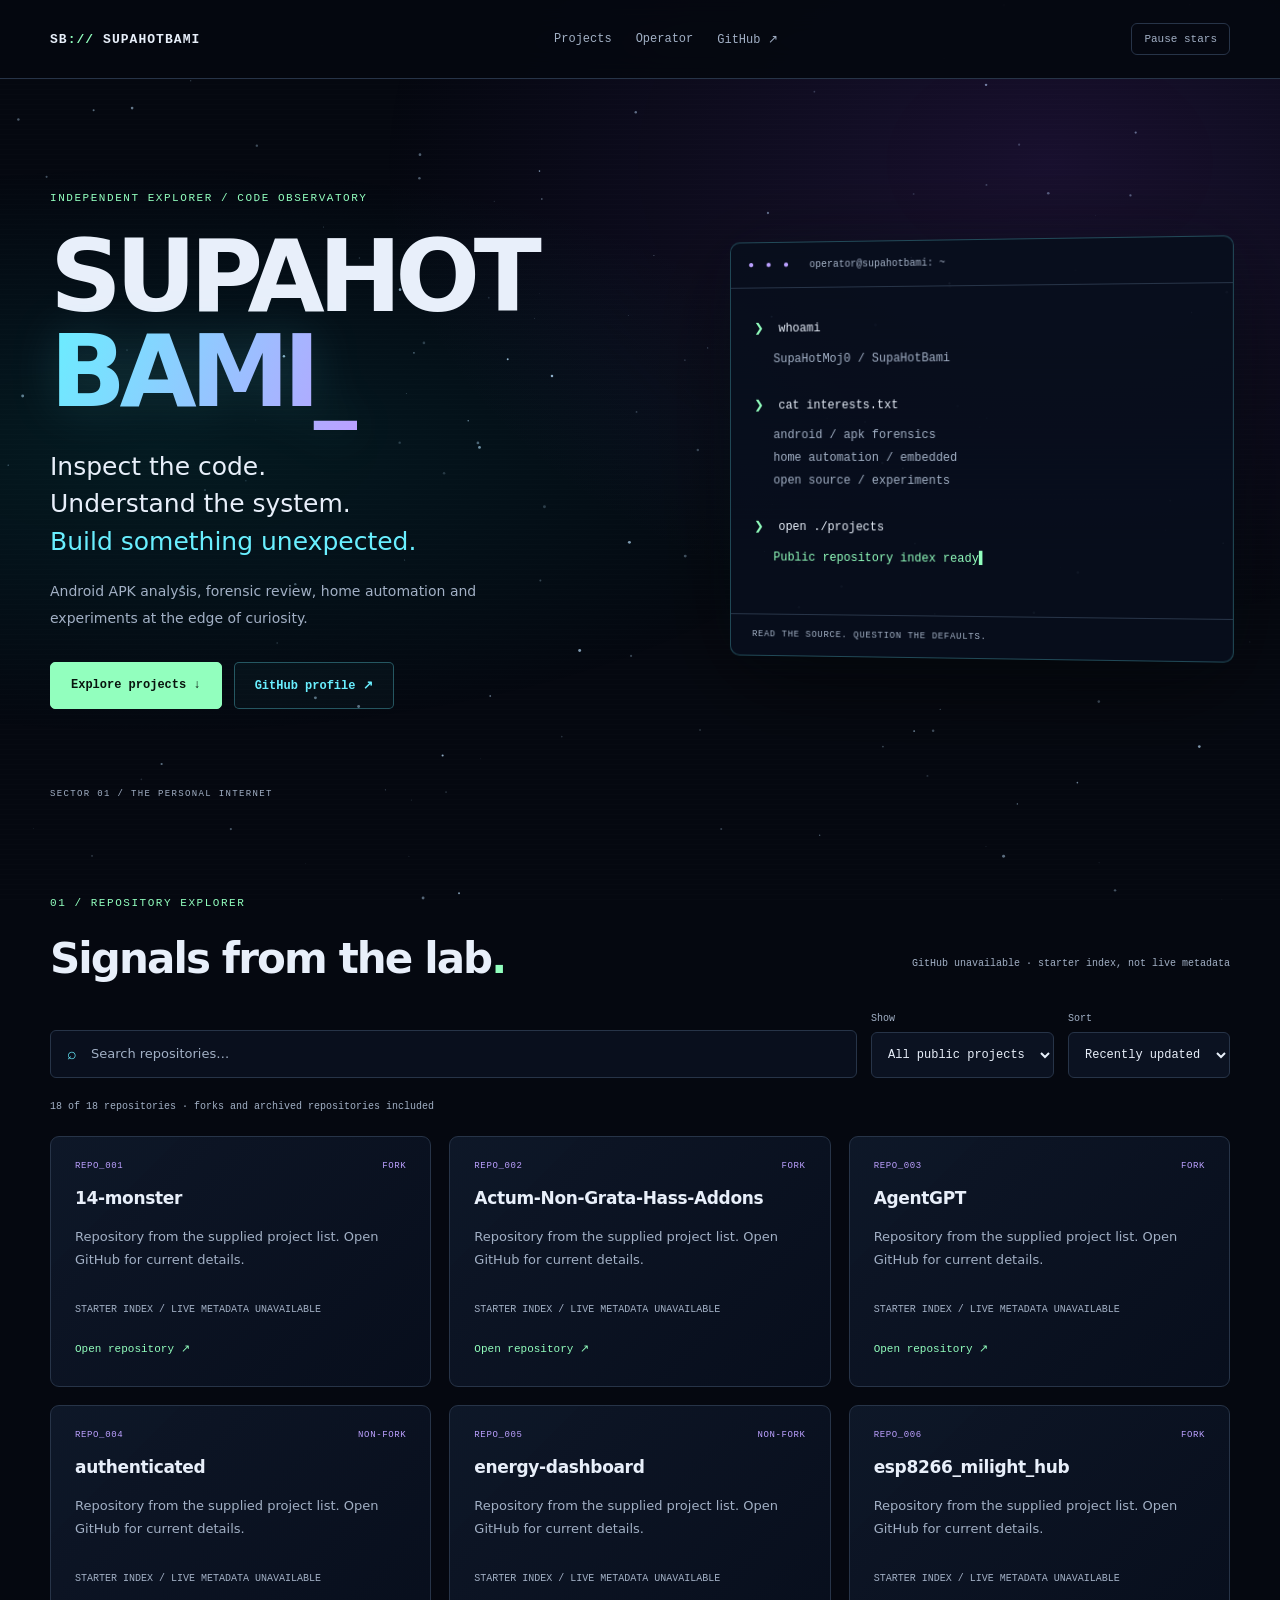
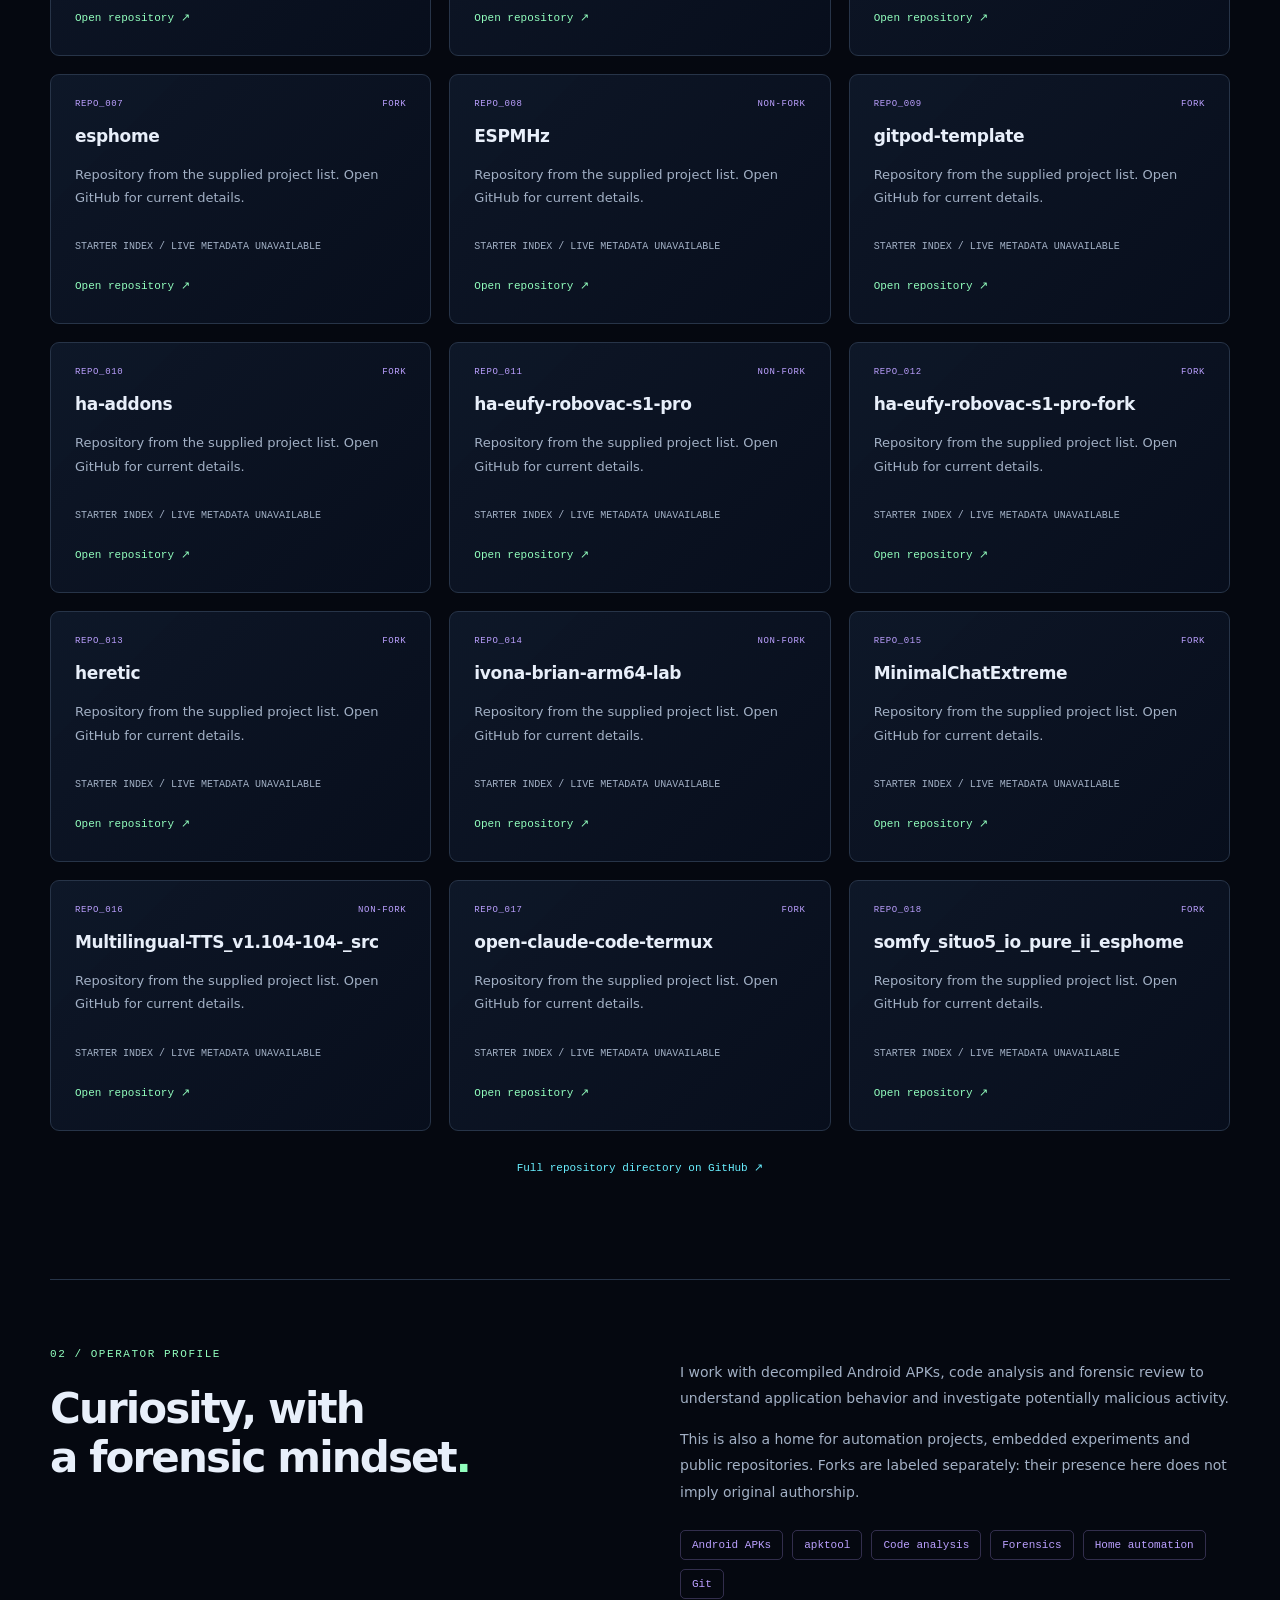
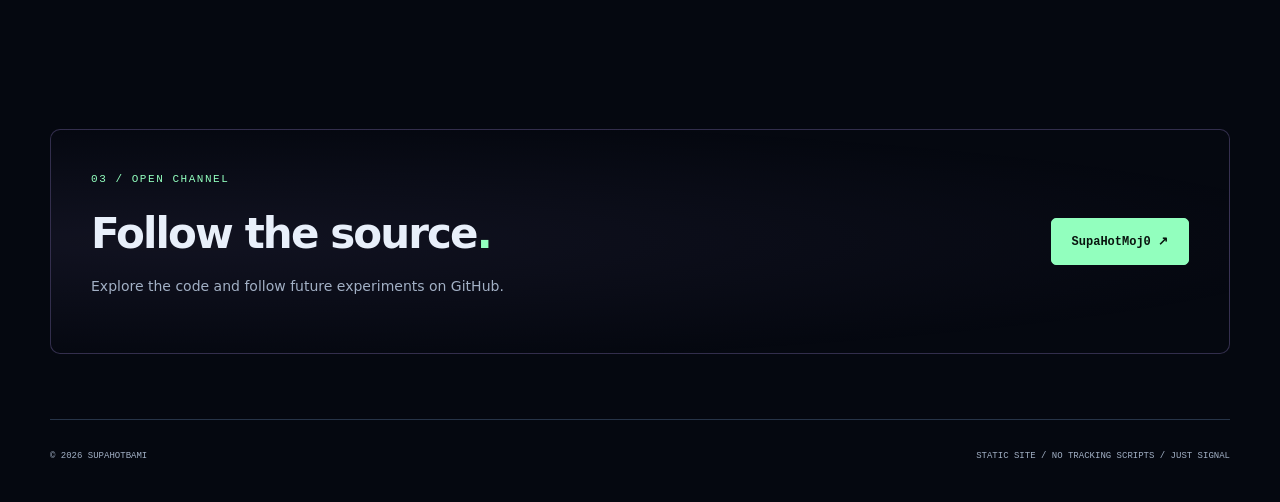
==== index.html @ 48c786cd "Add neon developer portfolio and custom domain" ====
<!doctype html>
<html lang="en"><head><meta charset="utf-8"><meta name="viewport" content="width=device-width,initial-scale=1"><meta name="theme-color" content="#050810"><meta name="description" content="SupaHotBami — Android APK analysis, forensic review, home automation and code experiments."><meta property="og:title" content="SUPAHOTBAMI // Developer Observatory"><meta property="og:description" content="Android analysis, automation and open-source experiments."><meta property="og:type" content="website"><meta property="og:url" content="https://git.supahotbami.nl/"><link rel="canonical" href="https://git.supahotbami.nl/"><title>SUPAHOTBAMI // Developer Observatory</title>
<style>
:root{color-scheme:dark;--bg:#050810;--text:#e8effa;--muted:#a2b0c5;--cyan:#69efff;--green:#92ffbe;--purple:#bba0ff;--line:#273448;--mono:ui-monospace,SFMono-Regular,Consolas,monospace;font-family:system-ui,-apple-system,BlinkMacSystemFont,'Segoe UI',sans-serif;background:var(--bg);color:var(--text)}*{box-sizing:border-box}html{scroll-behavior:smooth;scroll-padding-top:110px}body{margin:0;isolation:isolate;overflow-x:hidden}a{color:inherit;text-decoration:none}a:hover{color:var(--green)}button,input,select{font:inherit}button,select{cursor:pointer}a:focus-visible,button:focus-visible,input:focus-visible,select:focus-visible{outline:2px solid var(--green);outline-offset:4px}.wrap{width:min(1180px,calc(100% - 48px));margin-inline:auto}#stars{position:fixed;inset:0;width:100%;height:100%;z-index:-3;pointer-events:none}.aurora{position:fixed;inset:0;z-index:-2;pointer-events:none;background:radial-gradient(ellipse at 82% 18%,#7739c32b,transparent 45%),radial-gradient(ellipse at 12% 50%,#00cccc18,transparent 45%)}.scanlines{position:fixed;inset:0;z-index:-1;pointer-events:none;background:repeating-linear-gradient(transparent 0 4px,#ffffff03 4px 5px)}header{position:sticky;top:0;z-index:10;background:#050810e8;backdrop-filter:blur(16px);border-bottom:1px solid var(--line)}.nav{display:flex;align-items:center;justify-content:space-between;gap:22px;min-height:78px}.brand{font:700 13px var(--mono);letter-spacing:.08em}.brand span,h2>span{color:var(--green)}nav{display:flex;gap:24px;font:12px var(--mono);color:var(--muted)}button{background:transparent;border:1px solid var(--line);border-radius:6px;padding:9px 12px;color:var(--muted);font:11px var(--mono)}.hero{position:relative;display:grid;grid-template-columns:1.2fr 1fr;gap:70px;align-items:center;min-height:750px;padding-block:100px 110px}.eyebrow{font:11px/1.7 var(--mono);letter-spacing:.14em;color:var(--green);margin:0 0 22px}.hero h1{font-size:clamp(54px,7.8vw,104px);font-weight:850;letter-spacing:-.065em;line-height:.95;margin:0 0 28px}.hero h1>span{background:linear-gradient(110deg,var(--cyan),var(--purple));background-clip:text;-webkit-background-clip:text;color:transparent;filter:drop-shadow(0 0 24px #69efff25)}.lead{font-size:clamp(19px,2vw,25px);line-height:1.5;margin-bottom:18px}.lead>span{color:var(--cyan)}.intro{color:var(--muted);max-width:460px;font-size:14px;line-height:1.9}.actions{display:flex;flex-wrap:wrap;gap:12px;margin-top:30px}.btn{display:inline-flex;gap:28px;justify-content:space-between;align-items:center;background:var(--green);color:#08140e;border:1px solid var(--green);padding:15px 20px;border-radius:5px;font:600 12px var(--mono);transition:transform .2s,box-shadow .2s}.btn:hover{color:#08140e;transform:translateY(-3px);box-shadow:0 0 30px #92ffbe2b}.btn.ghost{color:var(--cyan);border-color:#69efff50;background:#69efff08}.terminal{border:1px solid #69efff44;border-radius:10px;background:#070e1ce8;box-shadow:0 25px 100px #0008,0 0 60px #69efff08;transform:perspective(1000px) rotateY(-4deg);overflow:hidden;font:12px/1.9 var(--mono)}.termbar{padding:13px 18px;color:var(--muted);border-bottom:1px solid var(--line);font-size:10px}.dots{letter-spacing:3px;color:var(--purple);margin-right:12px}.terminal-body{padding:22px 24px}.terminal-body p{margin:8px 0}.prompt{color:var(--green);padding-right:8px}.output{color:var(--muted);padding-left:20px;margin-bottom:24px!important}.output.green{color:var(--green)}.cursor{animation:blink 1.2s steps(2) infinite}.terminal-footer{padding:12px 22px;border-top:1px solid var(--line);color:var(--muted);font-size:9px;letter-spacing:.08em}.coordinate{position:absolute;bottom:30px;font:9px var(--mono);color:var(--muted);letter-spacing:.15em}section:not(.hero){padding-block:65px}.section-head{display:flex;align-items:end;justify-content:space-between;gap:24px;margin-bottom:30px}h2{font-size:clamp(28px,3.7vw,42px);letter-spacing:-.045em;line-height:1.15;margin:0}h3{font-size:17px;letter-spacing:-.02em;overflow-wrap:anywhere}.status,.count{font:10px/1.8 var(--mono);color:var(--muted)}.status{max-width:350px;text-align:right}.toolbar{display:flex;gap:14px;align-items:end;flex-wrap:wrap}.search{flex:1;min-width:220px;display:flex;align-items:center;border:1px solid var(--line);border-radius:6px;background:#0b1221c9;padding-left:16px;color:var(--cyan)}input{border:none;background:transparent;color:var(--text);width:100%;padding:14px;font-size:13px;min-height:46px}input::placeholder{color:var(--muted)}.select-label{font:10px var(--mono);color:var(--muted);display:grid;gap:8px}select{color:var(--text);background:#0b1221;border:1px solid var(--line);border-radius:6px;padding:12px;min-height:46px;font-size:12px}.count{margin:20px 0}.grid{display:grid;grid-template-columns:repeat(3,minmax(0,1fr));gap:18px}.card{display:flex;flex-direction:column;min-height:250px;padding:24px;border:1px solid var(--line);border-radius:9px;background:linear-gradient(135deg,#101a2cdd,#080f1dee);transition:transform .2s,border-color .2s,box-shadow .2s}.card:hover{transform:translateY(-5px);border-color:#69efff80;box-shadow:0 12px 45px #0005}.card-top{display:flex;justify-content:space-between;gap:10px;font:9px var(--mono);letter-spacing:.07em;color:var(--purple)}.card p{color:var(--muted);font-size:13px;line-height:1.8;margin-top:0;flex:1;overflow-wrap:anywhere}.tags{display:flex;gap:7px;flex-wrap:wrap}.tag{border:1px solid #69efff30;border-radius:4px;padding:4px 7px;font:10px/1.6 var(--mono);color:var(--cyan);overflow-wrap:anywhere;max-width:100%}.repo-stats{font:10px/1.8 var(--mono);color:var(--muted);margin:16px 0}.repo-link{color:var(--green);font:11px var(--mono);padding-block:7px}.empty{grid-column:1/-1;color:var(--muted);padding:28px;border:1px dashed var(--line);line-height:1.8}.directory-link{text-align:center;font:11px var(--mono);color:var(--cyan);margin:30px 0 0}.about{display:grid;grid-template-columns:1fr 1fr;gap:80px;border-top:1px solid var(--line);margin-top:40px}.about p:not(.eyebrow),.contact p:not(.eyebrow){color:var(--muted);font-size:14px;line-height:1.9}.stack{display:flex;gap:9px;flex-wrap:wrap;margin-top:24px}.stack span{color:var(--purple);border:1px solid #bba0ff40;padding:8px 11px;border-radius:5px;font:11px var(--mono)}.contact{display:flex;gap:30px;justify-content:space-between;align-items:center;border:1px solid #bba0ff40;border-radius:10px;padding:40px;background:radial-gradient(ellipse at 10% 50%,#bba0ff12,transparent 80%)}footer{border-top:1px solid var(--line);padding-block:28px 36px;display:flex;justify-content:space-between;gap:20px;flex-wrap:wrap;font:9px/1.8 var(--mono);color:var(--muted)}.skip{position:fixed;top:-100px;left:20px;padding:14px;background:var(--green);color:#000;z-index:20}.skip:focus{top:10px}.sr-only{position:absolute;width:1px;height:1px;padding:0;margin:-1px;overflow:hidden;clip:rect(0,0,0,0);white-space:nowrap;border:0}@keyframes blink{50%{opacity:0}}.motion-paused .cursor{animation:none}@media(max-width:980px){.hero{gap:32px}.grid{grid-template-columns:repeat(2,minmax(0,1fr))}.nav{gap:14px}nav{gap:15px}.brand{font-size:11px}.about{gap:35px}}@media(max-width:700px){.wrap{width:calc(100% - 32px)}.nav{flex-wrap:wrap;padding-block:15px;min-height:80px}.brand{flex:1}.nav nav{order:3;width:100%;justify-content:space-between}.hero{grid-template-columns:1fr;padding-block:65px 90px;gap:40px;min-height:0}.hero h1{font-size:clamp(58px,16vw,90px)}.terminal{transform:none}.coordinate{font-size:8px;bottom:25px}.grid{grid-template-columns:1fr}.section-head{display:block}.status{text-align:left}.about{grid-template-columns:1fr;gap:22px}.contact{flex-direction:column;align-items:start;padding:26px}.section-head .eyebrow{margin-bottom:12px}section:not(.hero){padding-block:45px}.search{flex-basis:100%}.select-label{flex:1;min-width:130px}footer{font-size:8px}}@media(prefers-reduced-motion:reduce){html{scroll-behavior:auto}*,*::before,*::after{animation:none!important;transition:none!important}.terminal{transform:none}}
</style></head>
<body><a class="skip" href="#projects">Skip to projects</a><canvas id="stars" aria-hidden="true"></canvas><div class="aurora" aria-hidden="true"></div><div class="scanlines" aria-hidden="true"></div>
<header><div class="wrap nav"><a class="brand" href="#home">SB<span>://</span> SUPAHOTBAMI</a><nav aria-label="Main navigation"><a href="#projects">Projects</a><a href="#about">Operator</a><a href="https://github.com/SupaHotMoj0" target="_blank" rel="noopener noreferrer">GitHub ↗</a></nav><button id="motion" type="button" aria-pressed="false">Pause stars</button></div></header>
<main><section class="hero wrap" id="home"><div><p class="eyebrow">INDEPENDENT EXPLORER / CODE OBSERVATORY</p><h1>SUPAHOT<br><span>BAMI_</span></h1><p class="lead">Inspect the code.<br>Understand the system.<br><span>Build something unexpected.</span></p><p class="intro">Android APK analysis, forensic review, home automation and experiments at the edge of curiosity.</p><div class="actions"><a class="btn" href="#projects">Explore projects ↓</a><a class="btn ghost" href="https://github.com/SupaHotMoj0" target="_blank" rel="noopener noreferrer">GitHub profile ↗</a></div></div><aside class="terminal" aria-label="Operator introduction"><div class="termbar"><span class="dots" aria-hidden="true">● ● ●</span> operator@supahotbami: ~</div><div class="terminal-body"><p><span class="prompt">❯</span> whoami</p><p class="output">SupaHotMoj0 / SupaHotBami</p><p><span class="prompt">❯</span> cat interests.txt</p><p class="output">android / apk forensics<br>home automation / embedded<br>open source / experiments</p><p><span class="prompt">❯</span> open ./projects</p><p class="output green">Public repository index ready<span class="cursor" aria-hidden="true">▍</span></p></div><div class="terminal-footer">READ THE SOURCE. QUESTION THE DEFAULTS.</div></aside><div class="coordinate" aria-hidden="true">SECTOR 01 / THE PERSONAL INTERNET</div></section>
<section class="wrap" id="projects"><div class="section-head"><div><p class="eyebrow">01 / REPOSITORY EXPLORER</p><h2>Signals from the lab<span>.</span></h2></div><p id="source-status" class="status" role="status">Opening project index…</p></div><div class="toolbar"><label class="search"><span aria-hidden="true">⌕</span><span class="sr-only">Search repositories</span><input id="search" type="search" placeholder="Search repositories…" autocomplete="off" disabled></label><label class="select-label">Show<select id="kind" disabled><option value="all">All public projects</option><option value="original">Non-forks</option><option value="fork">Forks</option><option value="archived">Archived</option></select></label><label class="select-label">Sort<select id="sort" disabled><option value="updated">Recently updated</option><option value="name">Name A–Z</option><option value="stars">Most stars</option></select></label></div><p id="count" class="count" aria-live="polite"></p><div id="grid" class="grid"></div><noscript><p>Enable JavaScript for the searchable index, or <a href="https://github.com/SupaHotMoj0?tab=repositories">browse the repositories on GitHub</a>.</p></noscript><p class="directory-link"><a href="https://github.com/SupaHotMoj0?tab=repositories" target="_blank" rel="noopener noreferrer">Full repository directory on GitHub ↗</a></p></section>
<section class="wrap about" id="about"><div><p class="eyebrow">02 / OPERATOR PROFILE</p><h2>Curiosity, with<br>a forensic mindset<span>.</span></h2></div><div><p>I work with decompiled Android APKs, code analysis and forensic review to understand application behavior and investigate potentially malicious activity.</p><p>This is also a home for automation projects, embedded experiments and public repositories. Forks are labeled separately: their presence here does not imply original authorship.</p><div class="stack"><span>Android APKs</span><span>apktool</span><span>Code analysis</span><span>Forensics</span><span>Home automation</span><span>Git</span></div></div></section>
<section class="wrap"><div class="contact"><div><p class="eyebrow">03 / OPEN CHANNEL</p><h2>Follow the source<span>.</span></h2><p>Explore the code and follow future experiments on GitHub.</p></div><a class="btn" href="https://github.com/SupaHotMoj0" target="_blank" rel="noopener noreferrer">SupaHotMoj0 ↗</a></div></section></main><footer class="wrap"><span>© <span id="year"></span> SUPAHOTBAMI</span><span>STATIC SITE / NO TRACKING SCRIPTS / JUST SIGNAL</span></footer>
<script>
'use strict';
const USER='SupaHotMoj0';
const starterNames=['14-monster','Actum-Non-Grata-Hass-Addons','AgentGPT','authenticated','energy-dashboard','esp8266_milight_hub','esphome','ESPMHz','gitpod-template','ha-addons','ha-eufy-robovac-s1-pro','ha-eufy-robovac-s1-pro-fork','heretic','ivona-brian-arm64-lab','MinimalChatExtreme','Multilingual-TTS_v1.104-104-_src','open-claude-code-termux','somfy_situo5_io_pure_ii_esphome'];
const starterForks=new Set(['14-monster','Actum-Non-Grata-Hass-Addons','AgentGPT','esp8266_milight_hub','esphome','gitpod-template','ha-addons','ha-eufy-robovac-s1-pro-fork','heretic','MinimalChatExtreme','open-claude-code-termux','somfy_situo5_io_pure_ii_esphome']);
const SEED=starterNames.map(name=>({name,fork:starterForks.has(name),html_url:`https://github.com/${USER}/${name}`,description:'Repository from the supplied project list. Open GitHub for current details.',seed:true}));
const $=id=>document.getElementById(id);
$('year').textContent=new Date().getFullYear();
const canvas=$('stars'),ctx=canvas.getContext('2d'),motionQuery=matchMedia('(prefers-reduced-motion: reduce)');
let width=0,height=0,stars=[],frame=0,last=0,paused=motionQuery.matches;
try{const p=localStorage.getItem('sb-motion');if(p!==null)paused=p==='paused'||motionQuery.matches;}catch{}
function resize(){const dpr=Math.min(devicePixelRatio||1,2);width=innerWidth;height=innerHeight;canvas.width=Math.round(width*dpr);canvas.height=Math.round(height*dpr);if(!ctx)return;ctx.setTransform(dpr,0,0,dpr,0,0);stars=Array.from({length:Math.min(170,Math.max(30,Math.round(width*height/7500)))},()=>({x:Math.random()*width,y:Math.random()*height,r:.3+Math.random()*1.2,speed:3+Math.random()*10,a:.25+Math.random()*.6,phase:Math.random()*6.28}));paint(0,0);}
function paint(time,dt){if(!ctx)return;ctx.clearRect(0,0,width,height);for(const s of stars){s.y=(s.y+s.speed*dt)%(height+3);const alpha=s.a*(.75+Math.sin(time*.0007+s.phase)*.2);ctx.beginPath();ctx.arc(s.x,s.y,s.r,0,Math.PI*2);ctx.fillStyle=`rgba(190,226,255,${alpha})`;ctx.fill();}}
function loop(t){frame=0;if(paused||document.hidden||!ctx)return;const dt=last?Math.min((t-last)/1000,.05):0;last=t;paint(t,dt);frame=requestAnimationFrame(loop);}
function syncMotion(){cancelAnimationFrame(frame);frame=0;last=0;$('motion').textContent=paused?'Resume stars':'Pause stars';$('motion').setAttribute('aria-pressed',String(paused));document.body.classList.toggle('motion-paused',paused);if(!paused&&!document.hidden&&ctx)frame=requestAnimationFrame(loop);}
$('motion').addEventListener('click',()=>{paused=!paused;try{localStorage.setItem('sb-motion',paused?'paused':'running');}catch{}syncMotion();});
motionQuery.addEventListener('change',e=>{paused=e.matches;syncMotion();});document.addEventListener('visibilitychange',syncMotion);addEventListener('resize',resize);resize();syncMotion();
let repositories=[];
const grid=$('grid'),cacheKey=`sb-repos-v1-${USER}`,cacheTTL=15*60*1000;
function element(tag,cls,text){const e=document.createElement(tag);if(cls)e.className=cls;if(text!==undefined)e.textContent=text;return e;}
function safeRepoURL(repo){try{const u=new URL(repo.html_url);if(u.protocol==='https:'&&u.hostname==='github.com'&&u.pathname.startsWith(`/${USER}/`))return u.href;}catch{}return `https://github.com/${USER}/${encodeURIComponent(repo.name)}`;}
function render(){const term=$('search').value.trim().toLowerCase(),kind=$('kind').value,sort=$('sort').value;const items=repositories.filter(r=>[r.name,r.description||'',r.language||'',...(r.topics||[])].join(' ').toLowerCase().includes(term)).filter(r=>kind==='all'||(kind==='original'&&!r.fork)||(kind==='fork'&&r.fork)||(kind==='archived'&&r.archived));items.sort((a,b)=>sort==='name'?a.name.localeCompare(b.name):sort==='stars'?(b.stargazers_count||0)-(a.stargazers_count||0):Date.parse(b.pushed_at||b.updated_at||'1970-01-01')-Date.parse(a.pushed_at||a.updated_at||'1970-01-01'));$('count').textContent=`${items.length} of ${repositories.length} repositories · forks and archived repositories included`;const fragment=document.createDocumentFragment();if(!items.length)fragment.append(element('div','empty','No matching repositories. Try a different search or filter.'));for(const [i,r] of items.entries()){const card=element('article','card'),top=element('div','card-top');top.append(element('span','',`REPO_${String(i+1).padStart(3,'0')}`),element('span','',`${r.fork?'FORK':'NON-FORK'}${r.archived?' / ARCHIVED':''}`));const title=element('h3','',r.name),description=element('p','',r.description||'No repository description yet. Explore the source on GitHub.'),tags=element('div','tags');for(const text of [r.language,...(r.topics||[]).slice(0,3)].filter(Boolean))tags.append(element('span','tag',text));const stats=element('div','repo-stats');if(r.seed)stats.textContent='STARTER INDEX / LIVE METADATA UNAVAILABLE';else{const d=new Date(r.pushed_at||r.updated_at);stats.textContent=`★ ${r.stargazers_count??0} · Forks ${r.forks_count??0}${Number.isNaN(d.getTime())?'':` · Pushed ${d.toLocaleDateString(undefined,{year:'numeric',month:'short',day:'numeric'})}`}`;}const link=element('a','repo-link','Open repository ↗');link.href=safeRepoURL(r);link.target='_blank';link.rel='noopener noreferrer';card.append(top,title,description,tags,stats,link);fragment.append(card);}grid.replaceChildren(fragment);}
function useRepos(repos,status){repositories=repos;$('source-status').textContent=status;for(const id of ['search','kind','sort'])$(id).disabled=false;render();}
function readCache(){try{const c=JSON.parse(localStorage.getItem(cacheKey));return c&&Array.isArray(c.repos)&&Number.isFinite(c.time)?c:null;}catch{return null;}}
async function load(){const cached=readCache();if(cached)useRepos(cached.repos,`Cached index · synced ${new Date(cached.time).toLocaleString()}`);else useRepos(SEED,'Starter index from your supplied list · connecting to GitHub…');if(cached&&Date.now()-cached.time<cacheTTL)return;try{let repos=[],page=1;while(true){const response=await fetch(`https://api.github.com/users/${USER}/repos?type=owner&sort=pushed&direction=desc&per_page=100&page=${page}`,{headers:{Accept:'application/vnd.github+json'},signal:AbortSignal.timeout(15000)});if(!response.ok)throw new Error(`GitHub API ${response.status}`);const batch=await response.json();if(!Array.isArray(batch))throw new Error('Invalid API response');repos.push(...batch.filter(r=>r&&!r.private&&typeof r.name==='string'));if(!/rel="next"/.test(response.headers.get('link')||''))break;page++;}repos=Array.from(new Map(repos.map(r=>[r.name,r])).values());const time=Date.now();try{localStorage.setItem(cacheKey,JSON.stringify({time,repos}));}catch{}useRepos(repos,`GitHub API · synced ${new Date(time).toLocaleTimeString()}`);}catch(error){$('source-status').textContent=cached?`GitHub unavailable · cached index from ${new Date(cached.time).toLocaleString()}`:'GitHub unavailable · starter index, not live metadata';}}
for(const id of ['search','kind','sort'])$(id).addEventListener(id==='search'?'input':'change',render);load();
</script></body></html>
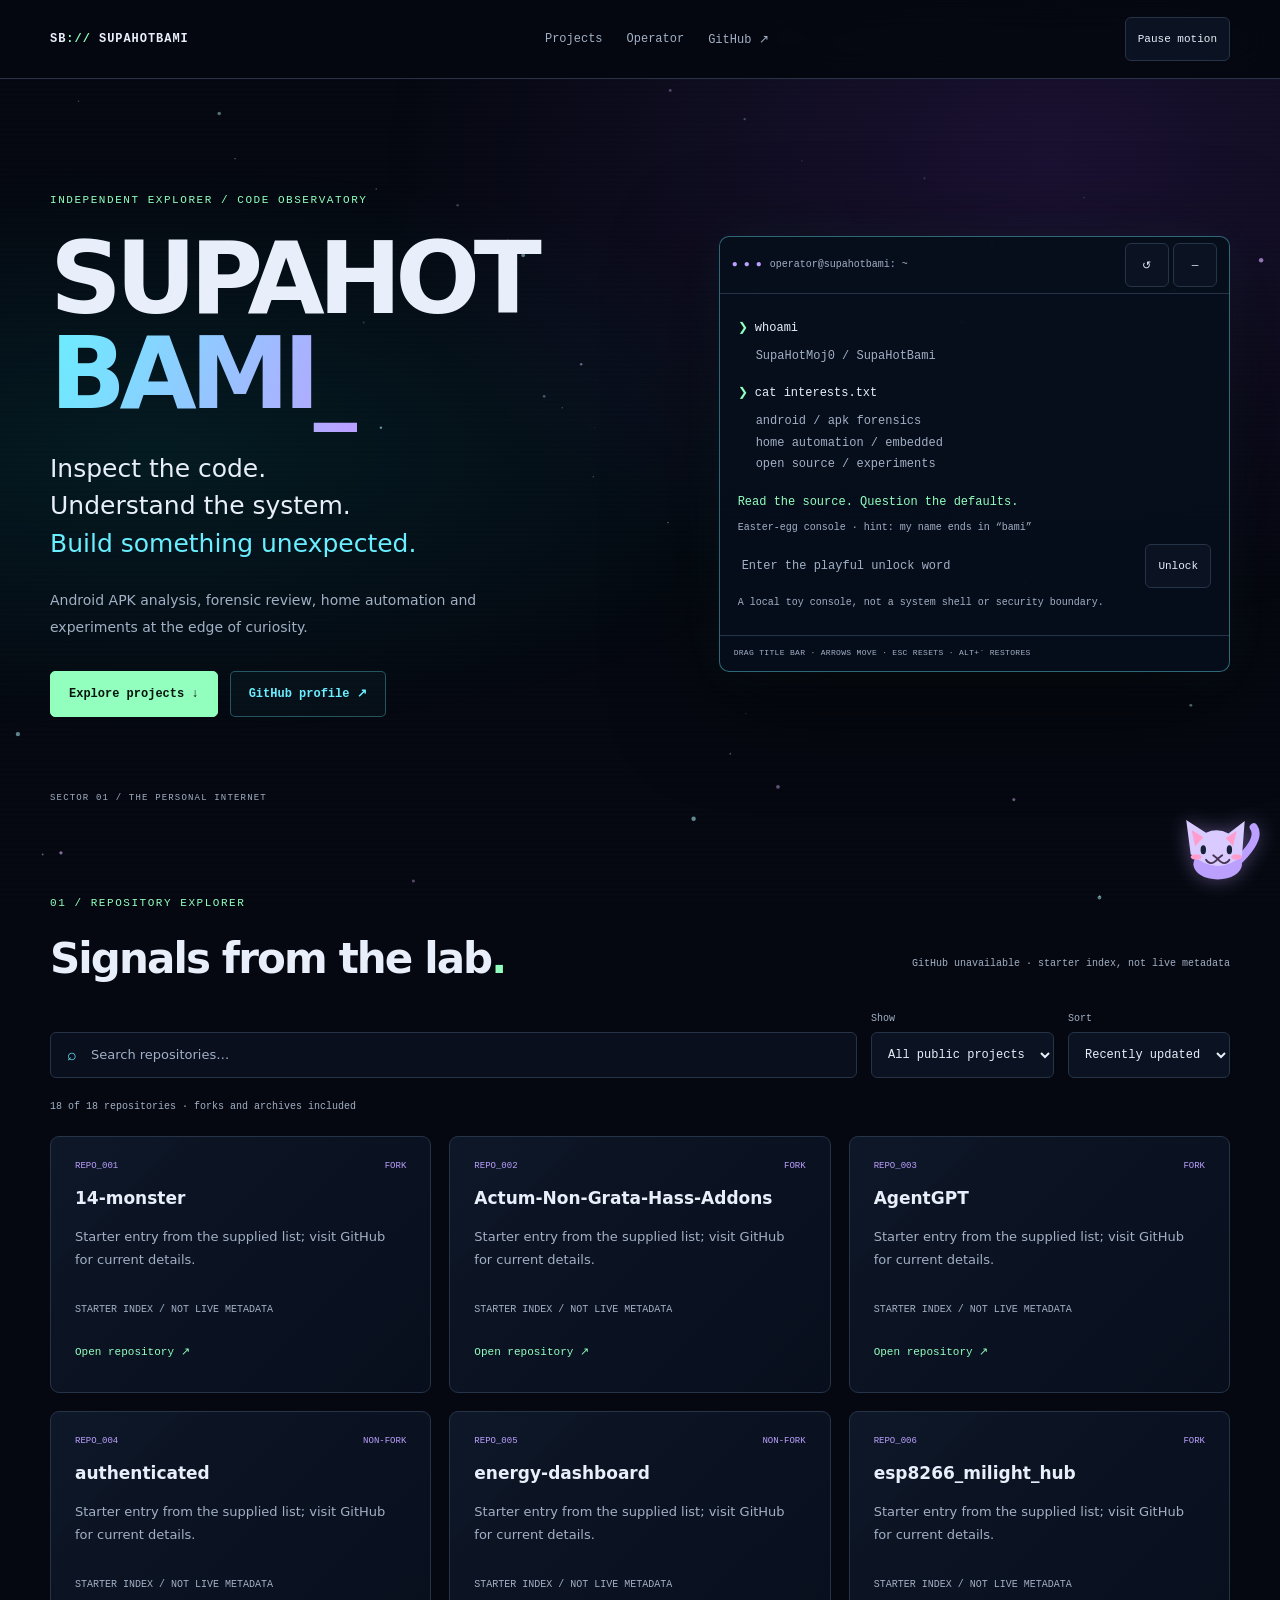
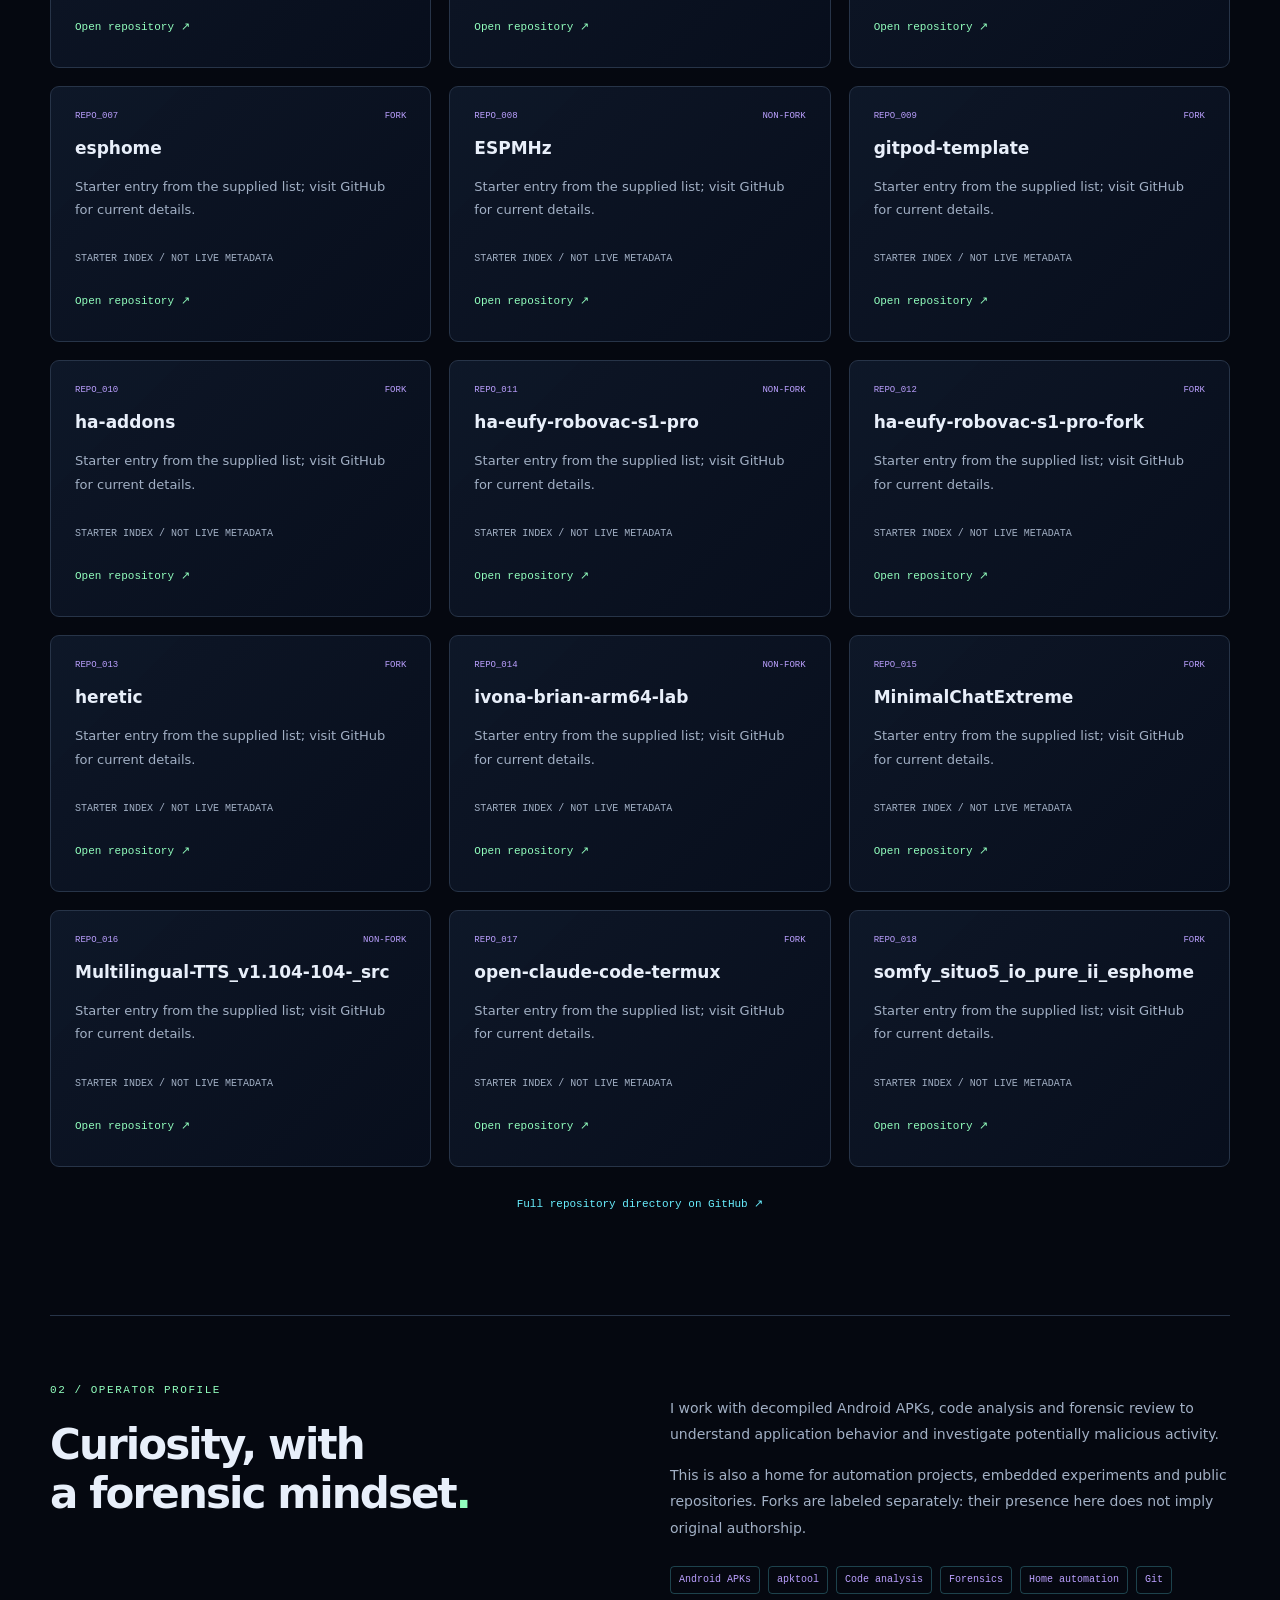
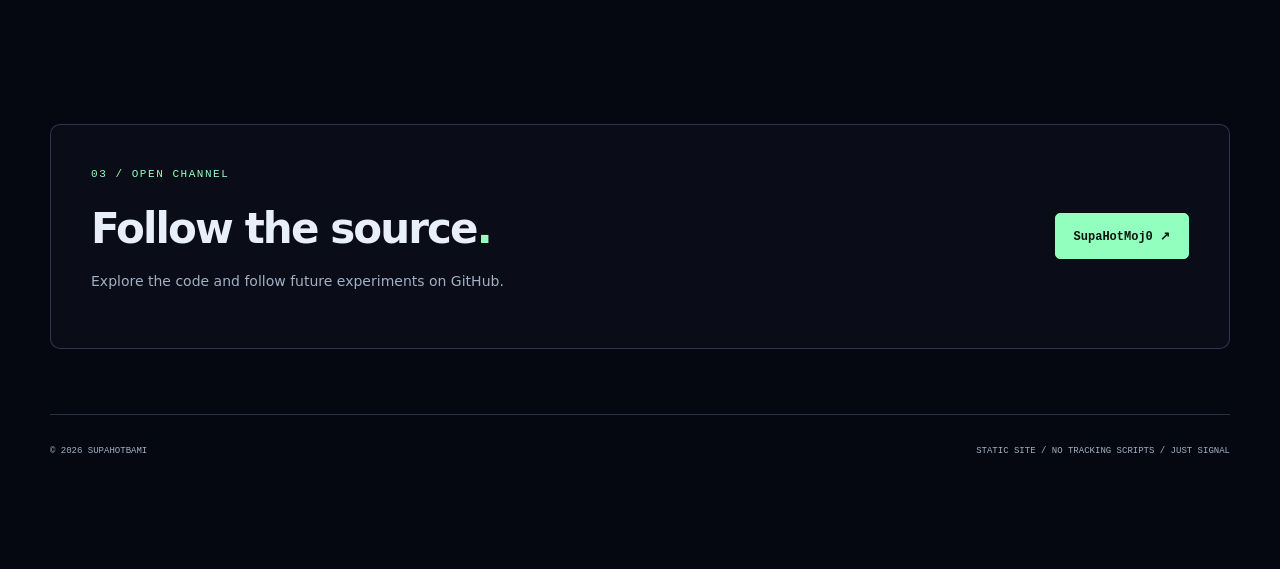
==== commit 7863f4f0: "Enhance observatory with shared starfield, interactive console and space cat" ====
--- a/index.html
+++ b/index.html
@@ -1,38 +1,10 @@
 <!doctype html>
-<html lang="en"><head><meta charset="utf-8"><meta name="viewport" content="width=device-width,initial-scale=1"><meta name="theme-color" content="#050810"><meta name="description" content="SupaHotBami — Android APK analysis, forensic review, home automation and code experiments."><meta property="og:title" content="SUPAHOTBAMI // Developer Observatory"><meta property="og:description" content="Android analysis, automation and open-source experiments."><meta property="og:type" content="website"><meta property="og:url" content="https://git.supahotbami.nl/"><link rel="canonical" href="https://git.supahotbami.nl/"><title>SUPAHOTBAMI // Developer Observatory</title>
-<style>
-:root{color-scheme:dark;--bg:#050810;--text:#e8effa;--muted:#a2b0c5;--cyan:#69efff;--green:#92ffbe;--purple:#bba0ff;--line:#273448;--mono:ui-monospace,SFMono-Regular,Consolas,monospace;font-family:system-ui,-apple-system,BlinkMacSystemFont,'Segoe UI',sans-serif;background:var(--bg);color:var(--text)}*{box-sizing:border-box}html{scroll-behavior:smooth;scroll-padding-top:110px}body{margin:0;isolation:isolate;overflow-x:hidden}a{color:inherit;text-decoration:none}a:hover{color:var(--green)}button,input,select{font:inherit}button,select{cursor:pointer}a:focus-visible,button:focus-visible,input:focus-visible,select:focus-visible{outline:2px solid var(--green);outline-offset:4px}.wrap{width:min(1180px,calc(100% - 48px));margin-inline:auto}#stars{position:fixed;inset:0;width:100%;height:100%;z-index:-3;pointer-events:none}.aurora{position:fixed;inset:0;z-index:-2;pointer-events:none;background:radial-gradient(ellipse at 82% 18%,#7739c32b,transparent 45%),radial-gradient(ellipse at 12% 50%,#00cccc18,transparent 45%)}.scanlines{position:fixed;inset:0;z-index:-1;pointer-events:none;background:repeating-linear-gradient(transparent 0 4px,#ffffff03 4px 5px)}header{position:sticky;top:0;z-index:10;background:#050810e8;backdrop-filter:blur(16px);border-bottom:1px solid var(--line)}.nav{display:flex;align-items:center;justify-content:space-between;gap:22px;min-height:78px}.brand{font:700 13px var(--mono);letter-spacing:.08em}.brand span,h2>span{color:var(--green)}nav{display:flex;gap:24px;font:12px var(--mono);color:var(--muted)}button{background:transparent;border:1px solid var(--line);border-radius:6px;padding:9px 12px;color:var(--muted);font:11px var(--mono)}.hero{position:relative;display:grid;grid-template-columns:1.2fr 1fr;gap:70px;align-items:center;min-height:750px;padding-block:100px 110px}.eyebrow{font:11px/1.7 var(--mono);letter-spacing:.14em;color:var(--green);margin:0 0 22px}.hero h1{font-size:clamp(54px,7.8vw,104px);font-weight:850;letter-spacing:-.065em;line-height:.95;margin:0 0 28px}.hero h1>span{background:linear-gradient(110deg,var(--cyan),var(--purple));background-clip:text;-webkit-background-clip:text;color:transparent;filter:drop-shadow(0 0 24px #69efff25)}.lead{font-size:clamp(19px,2vw,25px);line-height:1.5;margin-bottom:18px}.lead>span{color:var(--cyan)}.intro{color:var(--muted);max-width:460px;font-size:14px;line-height:1.9}.actions{display:flex;flex-wrap:wrap;gap:12px;margin-top:30px}.btn{display:inline-flex;gap:28px;justify-content:space-between;align-items:center;background:var(--green);color:#08140e;border:1px solid var(--green);padding:15px 20px;border-radius:5px;font:600 12px var(--mono);transition:transform .2s,box-shadow .2s}.btn:hover{color:#08140e;transform:translateY(-3px);box-shadow:0 0 30px #92ffbe2b}.btn.ghost{color:var(--cyan);border-color:#69efff50;background:#69efff08}.terminal{border:1px solid #69efff44;border-radius:10px;background:#070e1ce8;box-shadow:0 25px 100px #0008,0 0 60px #69efff08;transform:perspective(1000px) rotateY(-4deg);overflow:hidden;font:12px/1.9 var(--mono)}.termbar{padding:13px 18px;color:var(--muted);border-bottom:1px solid var(--line);font-size:10px}.dots{letter-spacing:3px;color:var(--purple);margin-right:12px}.terminal-body{padding:22px 24px}.terminal-body p{margin:8px 0}.prompt{color:var(--green);padding-right:8px}.output{color:var(--muted);padding-left:20px;margin-bottom:24px!important}.output.green{color:var(--green)}.cursor{animation:blink 1.2s steps(2) infinite}.terminal-footer{padding:12px 22px;border-top:1px solid var(--line);color:var(--muted);font-size:9px;letter-spacing:.08em}.coordinate{position:absolute;bottom:30px;font:9px var(--mono);color:var(--muted);letter-spacing:.15em}section:not(.hero){padding-block:65px}.section-head{display:flex;align-items:end;justify-content:space-between;gap:24px;margin-bottom:30px}h2{font-size:clamp(28px,3.7vw,42px);letter-spacing:-.045em;line-height:1.15;margin:0}h3{font-size:17px;letter-spacing:-.02em;overflow-wrap:anywhere}.status,.count{font:10px/1.8 var(--mono);color:var(--muted)}.status{max-width:350px;text-align:right}.toolbar{display:flex;gap:14px;align-items:end;flex-wrap:wrap}.search{flex:1;min-width:220px;display:flex;align-items:center;border:1px solid var(--line);border-radius:6px;background:#0b1221c9;padding-left:16px;color:var(--cyan)}input{border:none;background:transparent;color:var(--text);width:100%;padding:14px;font-size:13px;min-height:46px}input::placeholder{color:var(--muted)}.select-label{font:10px var(--mono);color:var(--muted);display:grid;gap:8px}select{color:var(--text);background:#0b1221;border:1px solid var(--line);border-radius:6px;padding:12px;min-height:46px;font-size:12px}.count{margin:20px 0}.grid{display:grid;grid-template-columns:repeat(3,minmax(0,1fr));gap:18px}.card{display:flex;flex-direction:column;min-height:250px;padding:24px;border:1px solid var(--line);border-radius:9px;background:linear-gradient(135deg,#101a2cdd,#080f1dee);transition:transform .2s,border-color .2s,box-shadow .2s}.card:hover{transform:translateY(-5px);border-color:#69efff80;box-shadow:0 12px 45px #0005}.card-top{display:flex;justify-content:space-between;gap:10px;font:9px var(--mono);letter-spacing:.07em;color:var(--purple)}.card p{color:var(--muted);font-size:13px;line-height:1.8;margin-top:0;flex:1;overflow-wrap:anywhere}.tags{display:flex;gap:7px;flex-wrap:wrap}.tag{border:1px solid #69efff30;border-radius:4px;padding:4px 7px;font:10px/1.6 var(--mono);color:var(--cyan);overflow-wrap:anywhere;max-width:100%}.repo-stats{font:10px/1.8 var(--mono);color:var(--muted);margin:16px 0}.repo-link{color:var(--green);font:11px var(--mono);padding-block:7px}.empty{grid-column:1/-1;color:var(--muted);padding:28px;border:1px dashed var(--line);line-height:1.8}.directory-link{text-align:center;font:11px var(--mono);color:var(--cyan);margin:30px 0 0}.about{display:grid;grid-template-columns:1fr 1fr;gap:80px;border-top:1px solid var(--line);margin-top:40px}.about p:not(.eyebrow),.contact p:not(.eyebrow){color:var(--muted);font-size:14px;line-height:1.9}.stack{display:flex;gap:9px;flex-wrap:wrap;margin-top:24px}.stack span{color:var(--purple);border:1px solid #bba0ff40;padding:8px 11px;border-radius:5px;font:11px var(--mono)}.contact{display:flex;gap:30px;justify-content:space-between;align-items:center;border:1px solid #bba0ff40;border-radius:10px;padding:40px;background:radial-gradient(ellipse at 10% 50%,#bba0ff12,transparent 80%)}footer{border-top:1px solid var(--line);padding-block:28px 36px;display:flex;justify-content:space-between;gap:20px;flex-wrap:wrap;font:9px/1.8 var(--mono);color:var(--muted)}.skip{position:fixed;top:-100px;left:20px;padding:14px;background:var(--green);color:#000;z-index:20}.skip:focus{top:10px}.sr-only{position:absolute;width:1px;height:1px;padding:0;margin:-1px;overflow:hidden;clip:rect(0,0,0,0);white-space:nowrap;border:0}@keyframes blink{50%{opacity:0}}.motion-paused .cursor{animation:none}@media(max-width:980px){.hero{gap:32px}.grid{grid-template-columns:repeat(2,minmax(0,1fr))}.nav{gap:14px}nav{gap:15px}.brand{font-size:11px}.about{gap:35px}}@media(max-width:700px){.wrap{width:calc(100% - 32px)}.nav{flex-wrap:wrap;padding-block:15px;min-height:80px}.brand{flex:1}.nav nav{order:3;width:100%;justify-content:space-between}.hero{grid-template-columns:1fr;padding-block:65px 90px;gap:40px;min-height:0}.hero h1{font-size:clamp(58px,16vw,90px)}.terminal{transform:none}.coordinate{font-size:8px;bottom:25px}.grid{grid-template-columns:1fr}.section-head{display:block}.status{text-align:left}.about{grid-template-columns:1fr;gap:22px}.contact{flex-direction:column;align-items:start;padding:26px}.section-head .eyebrow{margin-bottom:12px}section:not(.hero){padding-block:45px}.search{flex-basis:100%}.select-label{flex:1;min-width:130px}footer{font-size:8px}}@media(prefers-reduced-motion:reduce){html{scroll-behavior:auto}*,*::before,*::after{animation:none!important;transition:none!important}.terminal{transform:none}}
-</style></head>
+<html lang="en"><head><meta charset="utf-8"><meta name="viewport" content="width=device-width,initial-scale=1"><meta name="theme-color" content="#050810"><meta name="description" content="SupaHotBami — Android APK analysis, forensic review, home automation and code experiments."><meta property="og:title" content="SUPAHOTBAMI // Developer Observatory"><meta property="og:description" content="Android analysis, automation and open-source experiments."><meta property="og:type" content="website"><meta property="og:url" content="https://git.supahotbami.nl/"><link rel="canonical" href="https://git.supahotbami.nl/"><title>SUPAHOTBAMI // Developer Observatory</title><link rel="stylesheet" href="/assets/site.css"><script src="/assets/space.js" defer></script><script src="/assets/repos.js" defer></script><script src="/assets/terminal.js" defer></script></head>
 <body><a class="skip" href="#projects">Skip to projects</a><canvas id="stars" aria-hidden="true"></canvas><div class="aurora" aria-hidden="true"></div><div class="scanlines" aria-hidden="true"></div>
-<header><div class="wrap nav"><a class="brand" href="#home">SB<span>://</span> SUPAHOTBAMI</a><nav aria-label="Main navigation"><a href="#projects">Projects</a><a href="#about">Operator</a><a href="https://github.com/SupaHotMoj0" target="_blank" rel="noopener noreferrer">GitHub ↗</a></nav><button id="motion" type="button" aria-pressed="false">Pause stars</button></div></header>
-<main><section class="hero wrap" id="home"><div><p class="eyebrow">INDEPENDENT EXPLORER / CODE OBSERVATORY</p><h1>SUPAHOT<br><span>BAMI_</span></h1><p class="lead">Inspect the code.<br>Understand the system.<br><span>Build something unexpected.</span></p><p class="intro">Android APK analysis, forensic review, home automation and experiments at the edge of curiosity.</p><div class="actions"><a class="btn" href="#projects">Explore projects ↓</a><a class="btn ghost" href="https://github.com/SupaHotMoj0" target="_blank" rel="noopener noreferrer">GitHub profile ↗</a></div></div><aside class="terminal" aria-label="Operator introduction"><div class="termbar"><span class="dots" aria-hidden="true">● ● ●</span> operator@supahotbami: ~</div><div class="terminal-body"><p><span class="prompt">❯</span> whoami</p><p class="output">SupaHotMoj0 / SupaHotBami</p><p><span class="prompt">❯</span> cat interests.txt</p><p class="output">android / apk forensics<br>home automation / embedded<br>open source / experiments</p><p><span class="prompt">❯</span> open ./projects</p><p class="output green">Public repository index ready<span class="cursor" aria-hidden="true">▍</span></p></div><div class="terminal-footer">READ THE SOURCE. QUESTION THE DEFAULTS.</div></aside><div class="coordinate" aria-hidden="true">SECTOR 01 / THE PERSONAL INTERNET</div></section>
+<header><div class="wrap nav"><a class="brand" href="#home">SB<span>://</span> SUPAHOTBAMI</a><nav aria-label="Main navigation"><a href="#projects">Projects</a><a href="#about">Operator</a><a href="https://github.com/SupaHotMoj0" target="_blank" rel="noopener noreferrer">GitHub ↗</a></nav><button id="motion" type="button" aria-pressed="false">Pause motion</button></div></header>
+<main><section class="hero wrap" id="home"><div><p class="eyebrow">INDEPENDENT EXPLORER / CODE OBSERVATORY</p><h1 class="neon">SUPAHOT<br><span>BAMI_</span></h1><p class="lead">Inspect the code.<br>Understand the system.<br><span>Build something unexpected.</span></p><p class="intro">Android APK analysis, forensic review, home automation and experiments at the edge of curiosity.</p><div class="actions"><a class="btn" href="#projects">Explore projects ↓</a><a class="btn ghost" href="https://github.com/SupaHotMoj0" target="_blank" rel="noopener noreferrer">GitHub profile ↗</a></div></div>
+<div class="terminal-slot"><aside class="terminal" id="terminal-window" aria-label="Interactive simulated terminal"><div class="termbar" id="terminal-handle" tabindex="0" title="Drag to move; arrow keys move; Escape resets position"><span class="dots" aria-hidden="true">● ● ●</span><span>operator@supahotbami: ~</span><div class="window-controls"><button id="terminal-reset" type="button" aria-label="Reset terminal position">↺</button><button id="terminal-minimize" type="button" aria-label="Minimize terminal">—</button></div></div><div class="terminal-body"><div id="terminal-intro"><p><span class="prompt">❯</span> whoami</p><p class="output">SupaHotMoj0 / SupaHotBami</p><p><span class="prompt">❯</span> cat interests.txt</p><p class="output">android / apk forensics<br>home automation / embedded<br>open source / experiments</p><p class="green">Read the source. Question the defaults.</p></div><form id="unlock-form"><label for="unlock-code">Easter-egg console · hint: my name ends in “bami”</label><div class="command-row"><input id="unlock-code" autocomplete="off" maxlength="16" placeholder="Enter the playful unlock word"><button type="submit">Unlock</button></div></form><div id="terminal-shell" hidden><div id="terminal-log" role="log" aria-label="Terminal output" aria-live="polite" aria-relevant="additions text" tabindex="0"></div><form id="command-form"><label class="sr-only" for="command">Terminal command</label><div class="command-row"><span class="prompt" aria-hidden="true">❯</span><input id="command" autocomplete="off" autocapitalize="off" spellcheck="false" maxlength="160" placeholder="Type help"><button type="submit">Run</button></div></form></div><p id="terminal-status" role="status">A local toy console, not a system shell or security boundary.</p></div><div class="terminal-footer">DRAG TITLE BAR · ARROWS MOVE · ESC RESETS · ALT+` RESTORES</div></aside></div><div class="coordinate" aria-hidden="true">SECTOR 01 / THE PERSONAL INTERNET</div></section>
 <section class="wrap" id="projects"><div class="section-head"><div><p class="eyebrow">01 / REPOSITORY EXPLORER</p><h2>Signals from the lab<span>.</span></h2></div><p id="source-status" class="status" role="status">Opening project index…</p></div><div class="toolbar"><label class="search"><span aria-hidden="true">⌕</span><span class="sr-only">Search repositories</span><input id="search" type="search" placeholder="Search repositories…" autocomplete="off" disabled></label><label class="select-label">Show<select id="kind" disabled><option value="all">All public projects</option><option value="original">Non-forks</option><option value="fork">Forks</option><option value="archived">Archived</option></select></label><label class="select-label">Sort<select id="sort" disabled><option value="updated">Recently updated</option><option value="name">Name A–Z</option><option value="stars">Most stars</option></select></label></div><p id="count" class="count" aria-live="polite"></p><div id="grid" class="grid"></div><noscript><p>Enable JavaScript for the searchable index, or <a href="https://github.com/SupaHotMoj0?tab=repositories">browse the repositories on GitHub</a>.</p></noscript><p class="directory-link"><a href="https://github.com/SupaHotMoj0?tab=repositories" target="_blank" rel="noopener noreferrer">Full repository directory on GitHub ↗</a></p></section>
-<section class="wrap about" id="about"><div><p class="eyebrow">02 / OPERATOR PROFILE</p><h2>Curiosity, with<br>a forensic mindset<span>.</span></h2></div><div><p>I work with decompiled Android APKs, code analysis and forensic review to understand application behavior and investigate potentially malicious activity.</p><p>This is also a home for automation projects, embedded experiments and public repositories. Forks are labeled separately: their presence here does not imply original authorship.</p><div class="stack"><span>Android APKs</span><span>apktool</span><span>Code analysis</span><span>Forensics</span><span>Home automation</span><span>Git</span></div></div></section>
-<section class="wrap"><div class="contact"><div><p class="eyebrow">03 / OPEN CHANNEL</p><h2>Follow the source<span>.</span></h2><p>Explore the code and follow future experiments on GitHub.</p></div><a class="btn" href="https://github.com/SupaHotMoj0" target="_blank" rel="noopener noreferrer">SupaHotMoj0 ↗</a></div></section></main><footer class="wrap"><span>© <span id="year"></span> SUPAHOTBAMI</span><span>STATIC SITE / NO TRACKING SCRIPTS / JUST SIGNAL</span></footer>
-<script>
-'use strict';
-const USER='SupaHotMoj0';
-const starterNames=['14-monster','Actum-Non-Grata-Hass-Addons','AgentGPT','authenticated','energy-dashboard','esp8266_milight_hub','esphome','ESPMHz','gitpod-template','ha-addons','ha-eufy-robovac-s1-pro','ha-eufy-robovac-s1-pro-fork','heretic','ivona-brian-arm64-lab','MinimalChatExtreme','Multilingual-TTS_v1.104-104-_src','open-claude-code-termux','somfy_situo5_io_pure_ii_esphome'];
-const starterForks=new Set(['14-monster','Actum-Non-Grata-Hass-Addons','AgentGPT','esp8266_milight_hub','esphome','gitpod-template','ha-addons','ha-eufy-robovac-s1-pro-fork','heretic','MinimalChatExtreme','open-claude-code-termux','somfy_situo5_io_pure_ii_esphome']);
-const SEED=starterNames.map(name=>({name,fork:starterForks.has(name),html_url:`https://github.com/${USER}/${name}`,description:'Repository from the supplied project list. Open GitHub for current details.',seed:true}));
-const $=id=>document.getElementById(id);
-$('year').textContent=new Date().getFullYear();
-const canvas=$('stars'),ctx=canvas.getContext('2d'),motionQuery=matchMedia('(prefers-reduced-motion: reduce)');
-let width=0,height=0,stars=[],frame=0,last=0,paused=motionQuery.matches;
-try{const p=localStorage.getItem('sb-motion');if(p!==null)paused=p==='paused'||motionQuery.matches;}catch{}
-function resize(){const dpr=Math.min(devicePixelRatio||1,2);width=innerWidth;height=innerHeight;canvas.width=Math.round(width*dpr);canvas.height=Math.round(height*dpr);if(!ctx)return;ctx.setTransform(dpr,0,0,dpr,0,0);stars=Array.from({length:Math.min(170,Math.max(30,Math.round(width*height/7500)))},()=>({x:Math.random()*width,y:Math.random()*height,r:.3+Math.random()*1.2,speed:3+Math.random()*10,a:.25+Math.random()*.6,phase:Math.random()*6.28}));paint(0,0);}
-function paint(time,dt){if(!ctx)return;ctx.clearRect(0,0,width,height);for(const s of stars){s.y=(s.y+s.speed*dt)%(height+3);const alpha=s.a*(.75+Math.sin(time*.0007+s.phase)*.2);ctx.beginPath();ctx.arc(s.x,s.y,s.r,0,Math.PI*2);ctx.fillStyle=`rgba(190,226,255,${alpha})`;ctx.fill();}}
-function loop(t){frame=0;if(paused||document.hidden||!ctx)return;const dt=last?Math.min((t-last)/1000,.05):0;last=t;paint(t,dt);frame=requestAnimationFrame(loop);}
-function syncMotion(){cancelAnimationFrame(frame);frame=0;last=0;$('motion').textContent=paused?'Resume stars':'Pause stars';$('motion').setAttribute('aria-pressed',String(paused));document.body.classList.toggle('motion-paused',paused);if(!paused&&!document.hidden&&ctx)frame=requestAnimationFrame(loop);}
-$('motion').addEventListener('click',()=>{paused=!paused;try{localStorage.setItem('sb-motion',paused?'paused':'running');}catch{}syncMotion();});
-motionQuery.addEventListener('change',e=>{paused=e.matches;syncMotion();});document.addEventListener('visibilitychange',syncMotion);addEventListener('resize',resize);resize();syncMotion();
-let repositories=[];
-const grid=$('grid'),cacheKey=`sb-repos-v1-${USER}`,cacheTTL=15*60*1000;
-function element(tag,cls,text){const e=document.createElement(tag);if(cls)e.className=cls;if(text!==undefined)e.textContent=text;return e;}
-function safeRepoURL(repo){try{const u=new URL(repo.html_url);if(u.protocol==='https:'&&u.hostname==='github.com'&&u.pathname.startsWith(`/${USER}/`))return u.href;}catch{}return `https://github.com/${USER}/${encodeURIComponent(repo.name)}`;}
-function render(){const term=$('search').value.trim().toLowerCase(),kind=$('kind').value,sort=$('sort').value;const items=repositories.filter(r=>[r.name,r.description||'',r.language||'',...(r.topics||[])].join(' ').toLowerCase().includes(term)).filter(r=>kind==='all'||(kind==='original'&&!r.fork)||(kind==='fork'&&r.fork)||(kind==='archived'&&r.archived));items.sort((a,b)=>sort==='name'?a.name.localeCompare(b.name):sort==='stars'?(b.stargazers_count||0)-(a.stargazers_count||0):Date.parse(b.pushed_at||b.updated_at||'1970-01-01')-Date.parse(a.pushed_at||a.updated_at||'1970-01-01'));$('count').textContent=`${items.length} of ${repositories.length} repositories · forks and archived repositories included`;const fragment=document.createDocumentFragment();if(!items.length)fragment.append(element('div','empty','No matching repositories. Try a different search or filter.'));for(const [i,r] of items.entries()){const card=element('article','card'),top=element('div','card-top');top.append(element('span','',`REPO_${String(i+1).padStart(3,'0')}`),element('span','',`${r.fork?'FORK':'NON-FORK'}${r.archived?' / ARCHIVED':''}`));const title=element('h3','',r.name),description=element('p','',r.description||'No repository description yet. Explore the source on GitHub.'),tags=element('div','tags');for(const text of [r.language,...(r.topics||[]).slice(0,3)].filter(Boolean))tags.append(element('span','tag',text));const stats=element('div','repo-stats');if(r.seed)stats.textContent='STARTER INDEX / LIVE METADATA UNAVAILABLE';else{const d=new Date(r.pushed_at||r.updated_at);stats.textContent=`★ ${r.stargazers_count??0} · Forks ${r.forks_count??0}${Number.isNaN(d.getTime())?'':` · Pushed ${d.toLocaleDateString(undefined,{year:'numeric',month:'short',day:'numeric'})}`}`;}const link=element('a','repo-link','Open repository ↗');link.href=safeRepoURL(r);link.target='_blank';link.rel='noopener noreferrer';card.append(top,title,description,tags,stats,link);fragment.append(card);}grid.replaceChildren(fragment);}
-function useRepos(repos,status){repositories=repos;$('source-status').textContent=status;for(const id of ['search','kind','sort'])$(id).disabled=false;render();}
-function readCache(){try{const c=JSON.parse(localStorage.getItem(cacheKey));return c&&Array.isArray(c.repos)&&Number.isFinite(c.time)?c:null;}catch{return null;}}
-async function load(){const cached=readCache();if(cached)useRepos(cached.repos,`Cached index · synced ${new Date(cached.time).toLocaleString()}`);else useRepos(SEED,'Starter index from your supplied list · connecting to GitHub…');if(cached&&Date.now()-cached.time<cacheTTL)return;try{let repos=[],page=1;while(true){const response=await fetch(`https://api.github.com/users/${USER}/repos?type=owner&sort=pushed&direction=desc&per_page=100&page=${page}`,{headers:{Accept:'application/vnd.github+json'},signal:AbortSignal.timeout(15000)});if(!response.ok)throw new Error(`GitHub API ${response.status}`);const batch=await response.json();if(!Array.isArray(batch))throw new Error('Invalid API response');repos.push(...batch.filter(r=>r&&!r.private&&typeof r.name==='string'));if(!/rel="next"/.test(response.headers.get('link')||''))break;page++;}repos=Array.from(new Map(repos.map(r=>[r.name,r])).values());const time=Date.now();try{localStorage.setItem(cacheKey,JSON.stringify({time,repos}));}catch{}useRepos(repos,`GitHub API · synced ${new Date(time).toLocaleTimeString()}`);}catch(error){$('source-status').textContent=cached?`GitHub unavailable · cached index from ${new Date(cached.time).toLocaleString()}`:'GitHub unavailable · starter index, not live metadata';}}
-for(const id of ['search','kind','sort'])$(id).addEventListener(id==='search'?'input':'change',render);load();
-</script></body></html>
+<section class="wrap about" id="about"><div><p class="eyebrow">02 / OPERATOR PROFILE</p><h2>Curiosity, with<br>a forensic mindset<span>.</span></h2></div><div><p>I work with decompiled Android APKs, code analysis and forensic review to understand application behavior and investigate potentially malicious activity.</p><p>This is also a home for automation projects, embedded experiments and public repositories. Forks are labeled separately: their presence here does not imply original authorship.</p><div class="stack"><span>Android APKs</span><span>apktool</span><span>Code analysis</span><span>Forensics</span><span>Home automation</span><span>Git</span></div></div></section><section class="wrap"><div class="contact"><div><p class="eyebrow">03 / OPEN CHANNEL</p><h2>Follow the source<span>.</span></h2><p>Explore the code and follow future experiments on GitHub.</p></div><a class="btn" href="https://github.com/SupaHotMoj0" target="_blank" rel="noopener noreferrer">SupaHotMoj0 ↗</a></div></section></main>
+<button id="terminal-dock" type="button" hidden aria-label="Restore terminal">&gt;_ Restore console</button><button id="space-cat" type="button" aria-label="Pet the space cat" title="Pet the space cat"><svg viewBox="0 0 100 80" aria-hidden="true"><path class="cat-tail" d="M73 57 Q102 30 93 17" fill="none" stroke="#bba0ff" stroke-width="9" stroke-linecap="round"/><ellipse cx="53" cy="58" rx="27" ry="17" fill="#bba0ff"/><path d="M23 47 18 9 40 23 Q53 17 65 24 L83 10 80 49 Q53 72 23 47" fill="#d9caff"/><path d="m24 20 4 18 9-10m37-7-4 17-8-9" fill="#ff9dce"/><ellipse cx="37" cy="42" rx="3" ry="5" fill="#172139"/><ellipse cx="66" cy="42" rx="3" ry="5" fill="#172139"/><path d="m48 48 5 4 5-4m-5 4q-8 9-13 1m13-1q8 9 13 1" fill="none" stroke="#473354" stroke-width="2" stroke-linecap="round"/><ellipse cx="29" cy="50" rx="6" ry="3" fill="#ff9dce"/><ellipse cx="74" cy="50" rx="6" ry="3" fill="#ff9dce"/></svg></button><button id="comet" type="button" hidden aria-label="Catch the comet and reveal an Easter egg">✦</button><p id="sky-status" class="sr-only" role="status"></p>
+<footer class="wrap"><span>© <span id="year"></span> SUPAHOTBAMI</span><span>STATIC SITE / NO TRACKING SCRIPTS / JUST SIGNAL</span></footer></body></html>
--- a/assets/site.css
+++ b/assets/site.css
@@ -0,0 +1,2 @@
+@charset "UTF-8";
+:root{color-scheme:dark;--bg:#050810;--text:#e8effa;--muted:#a2b0c5;--cyan:#69efff;--green:#92ffbe;--purple:#bba0ff;--line:#273448;--mono:ui-monospace,SFMono-Regular,Consolas,monospace;font-family:system-ui,sans-serif;background:var(--bg);color:var(--text)}*{box-sizing:border-box}[hidden]{display:none!important}html{scroll-behavior:smooth;scroll-padding-top:120px}body{margin:0;isolation:isolate;overflow-x:hidden}a{color:inherit;text-decoration:none}a:hover{color:var(--green)}button,input,select{font:inherit}button,select{cursor:pointer}button{min-height:44px;border:1px solid var(--line);border-radius:6px;background:#0b1221;color:var(--text);padding:8px 12px;font:11px var(--mono)}a:focus-visible,button:focus-visible,input:focus-visible,select:focus-visible,[tabindex]:focus-visible{outline:2px solid var(--green);outline-offset:3px}.wrap{width:min(1180px,calc(100% - 40px));margin-inline:auto}#stars,.aurora,.scanlines{position:fixed;inset:0;width:100%;height:100%;pointer-events:none}#stars{z-index:-3}.aurora{z-index:-2;background:radial-gradient(ellipse at 82% 18%,#7739c330,transparent 45%),radial-gradient(ellipse at 12% 50%,#00cccc18,transparent 45%)}.scanlines{z-index:-1;background:repeating-linear-gradient(transparent 0 4px,#ffffff03 4px 5px)}header{position:sticky;top:0;z-index:10;background:#050810ed;backdrop-filter:blur(16px);border-bottom:1px solid var(--line)}.nav{display:flex;align-items:center;justify-content:space-between;gap:20px;min-height:78px}.brand{font:700 12px var(--mono);letter-spacing:.08em}.brand span,h2>span,.prompt,.green{color:var(--green)}nav{display:flex;gap:24px;font:12px var(--mono);color:var(--muted)}.hero{position:relative;display:grid;grid-template-columns:1.2fr 1fr;gap:55px;align-items:center;min-height:750px;padding-block:100px}.eyebrow{font:11px/1.7 var(--mono);letter-spacing:.14em;color:var(--green);margin:0 0 22px}h1{font-size:clamp(54px,7.8vw,104px);font-weight:850;letter-spacing:-.065em;line-height:.95;margin:0 0 28px}h1>span{background:linear-gradient(110deg,var(--cyan),var(--purple));background-clip:text;-webkit-background-clip:text;color:transparent}.neon{animation:glow 5s ease-in-out infinite}.lead{font-size:clamp(19px,2vw,25px);line-height:1.5}.lead>span{color:var(--cyan)}.intro{color:var(--muted);max-width:460px;font-size:14px;line-height:1.9}.actions{display:flex;flex-wrap:wrap;gap:12px;margin-top:30px}.btn{display:inline-flex;align-items:center;min-height:46px;background:var(--green);color:#08140e;border:1px solid var(--green);padding:14px 18px;border-radius:5px;font:600 12px var(--mono);transition:transform .2s,box-shadow .2s}.btn:hover{color:#08140e;transform:translateY(-3px);box-shadow:0 0 30px #92ffbe2b}.btn.ghost{color:var(--cyan);border-color:#69efff50;background:#69efff08}.terminal-slot{min-width:0;min-height:410px;display:grid;align-items:center}.terminal{border:1px solid #69efff66;border-radius:10px;background:#070e1cf5;box-shadow:0 25px 100px #0008,0 0 50px #69efff10;overflow:hidden;font:12px/1.8 var(--mono);max-width:100%}.termbar{display:flex;align-items:center;gap:8px;padding:6px 12px;color:var(--muted);border-bottom:1px solid var(--line);font-size:10px;cursor:grab;touch-action:none;user-select:none}.termbar:active{cursor:grabbing}.dots{color:var(--purple);white-space:nowrap}.window-controls{display:flex;margin-left:auto;gap:4px}.window-controls button{min-width:44px;padding:4px}.terminal-body{padding:18px}.terminal-body p{margin:6px 0}.output{color:var(--muted);padding-left:18px;margin-bottom:16px!important}.terminal-footer{padding:10px 14px;border-top:1px solid var(--line);color:var(--muted);font-size:8px;letter-spacing:.04em}#terminal-status,#unlock-form label{display:block;font-size:10px;color:var(--muted);line-height:1.7}.command-row{display:flex;align-items:center;gap:6px;margin-top:8px}.command-row input{min-width:0;padding:10px 4px;font:12px var(--mono)}#terminal-log{height:210px;overflow:auto;overscroll-behavior:contain;white-space:pre-wrap;overflow-wrap:anywhere;line-height:1.8;padding:6px 0}#terminal-log p{margin:0 0 8px}.terminal.floating{position:fixed;z-index:40;width:min(460px,calc(100vw - 16px));max-width:calc(100vw - 16px);max-height:calc(100dvh - 16px);display:flex;flex-direction:column}.floating .terminal-body{overflow:auto;min-height:0}.coordinate{position:absolute;bottom:26px;font:9px var(--mono);color:var(--muted);letter-spacing:.13em}section:not(.hero){padding-block:65px}.section-head{display:flex;align-items:end;justify-content:space-between;gap:24px;margin-bottom:30px}h2{font-size:clamp(28px,3.7vw,42px);letter-spacing:-.045em;line-height:1.15;margin:0}h3{font-size:17px;overflow-wrap:anywhere}.status,.count{font:10px/1.8 var(--mono);color:var(--muted)}.status{max-width:350px;text-align:right}.toolbar{display:flex;gap:14px;align-items:end;flex-wrap:wrap}.search{flex:1;min-width:220px;display:flex;align-items:center;border:1px solid var(--line);border-radius:6px;background:#0b1221c9;padding-left:16px;color:var(--cyan)}input{border:none;background:transparent;color:var(--text);width:100%;padding:14px;font-size:13px;min-height:44px}input::placeholder{color:var(--muted)}.select-label{font:10px var(--mono);color:var(--muted);display:grid;gap:8px}select{color:var(--text);background:#0b1221;border:1px solid var(--line);border-radius:6px;padding:12px;min-height:46px;font-size:12px}.count{margin:20px 0}.grid{display:grid;grid-template-columns:repeat(3,minmax(0,1fr));gap:18px}.card{display:flex;flex-direction:column;min-height:250px;padding:24px;border:1px solid var(--line);border-radius:9px;background:linear-gradient(135deg,#101a2cdd,#080f1dee);transition:transform .2s,border-color .2s}.card:hover{transform:translateY(-5px);border-color:#69efff80}.card-top{display:flex;justify-content:space-between;gap:10px;font:9px var(--mono);color:var(--purple)}.card p{color:var(--muted);font-size:13px;line-height:1.8;margin-top:0;flex:1;overflow-wrap:anywhere}.tags,.stack{display:flex;gap:8px;flex-wrap:wrap}.tag,.stack span{border:1px solid #69efff40;border-radius:4px;padding:5px 8px;font:10px/1.6 var(--mono);color:var(--cyan);overflow-wrap:anywhere;max-width:100%}.repo-stats{font:10px/1.8 var(--mono);color:var(--muted);margin:16px 0}.repo-link{color:var(--green);font:11px var(--mono);padding-block:10px}.empty{grid-column:1/-1;color:var(--muted);padding:28px;border:1px dashed var(--line)}.directory-link{text-align:center;font:11px var(--mono);color:var(--cyan);margin:30px 0 0}.about{display:grid;grid-template-columns:1fr 1fr;gap:60px;border-top:1px solid var(--line);margin-top:40px}.about p:not(.eyebrow),.contact p:not(.eyebrow){color:var(--muted);font-size:14px;line-height:1.9}.stack{margin-top:24px}.stack span{color:var(--purple)}.contact{display:flex;gap:30px;justify-content:space-between;align-items:center;border:1px solid #bba0ff40;border-radius:10px;padding:40px;background:#bba0ff08}footer{border-top:1px solid var(--line);padding-block:28px 110px;display:flex;justify-content:space-between;gap:20px;flex-wrap:wrap;font:9px/1.8 var(--mono);color:var(--muted)}.skip{position:fixed;top:-100px;left:20px;padding:14px;background:var(--green);color:#000;z-index:70}.skip:focus{top:10px}.sr-only{position:absolute;width:1px;height:1px;padding:0;margin:-1px;overflow:hidden;clip:rect(0,0,0,0);white-space:nowrap;border:0}#terminal-dock{position:fixed;left:16px;bottom:20px;z-index:45;touch-action:none;border-color:var(--cyan);box-shadow:0 0 22px #69efff25}#space-cat{position:fixed;left:0;top:0;z-index:42;width:90px;height:76px;padding:0;border:0;background:transparent;filter:drop-shadow(0 0 10px #bba0ff66);will-change:transform;touch-action:manipulation}#space-cat svg{width:100%;height:100%}.cat-tail{transform-origin:75px 56px;animation:tail 1.2s ease-in-out infinite}#space-cat.happy{filter:drop-shadow(0 0 20px var(--green))}#comet{position:fixed;top:0;left:0;z-index:30;min-width:44px;color:var(--cyan);font-size:24px;background:transparent;border:0;filter:drop-shadow(0 0 9px var(--cyan));will-change:transform}#comet::before{content:'';position:absolute;right:29px;top:20px;width:80px;height:2px;background:linear-gradient(90deg,transparent,var(--cyan));transform:rotate(-15deg);pointer-events:none}body.egg{--cyan:#ffa4da;--green:#bdff8e}.error-main{min-height:72svh;display:grid;place-items:center;text-align:center;padding:60px 20px}.error-main section{max-width:680px}.error-main h1{font:800 clamp(90px,24vw,210px)/1 var(--mono);color:var(--cyan);margin:20px 0}.error-main p{color:var(--muted);line-height:1.8}.error-main .actions{justify-content:center}.motion-paused *{animation-play-state:paused!important}@keyframes glow{50%{filter:drop-shadow(0 0 17px #69efff35)}}@keyframes tail{50%{transform:rotate(12deg)}}@media(max-width:980px){.hero{gap:28px}.grid{grid-template-columns:repeat(2,minmax(0,1fr))}.about{gap:30px}nav{gap:14px}}@media(max-width:700px){.wrap{width:calc(100% - 32px)}.nav{flex-wrap:wrap;padding-block:12px;gap:12px}.brand{flex:1}.nav nav{order:3;width:100%;justify-content:space-between}.hero{grid-template-columns:1fr;min-height:0;padding-block:65px 90px;gap:32px}.hero h1{font-size:clamp(58px,16vw,90px)}.grid,.about{grid-template-columns:1fr}.section-head{display:block}.status{text-align:left}.contact{flex-direction:column;align-items:start;padding:25px}.search{flex-basis:100%}.select-label{flex:1;min-width:130px}section:not(.hero){padding-block:45px}.coordinate{font-size:8px}.terminal-slot{min-height:0}.about{gap:20px}#space-cat{width:76px;height:65px}}@media(prefers-reduced-motion:reduce){html{scroll-behavior:auto}*,*::before,*::after{animation:none!important;transition:none!important}}
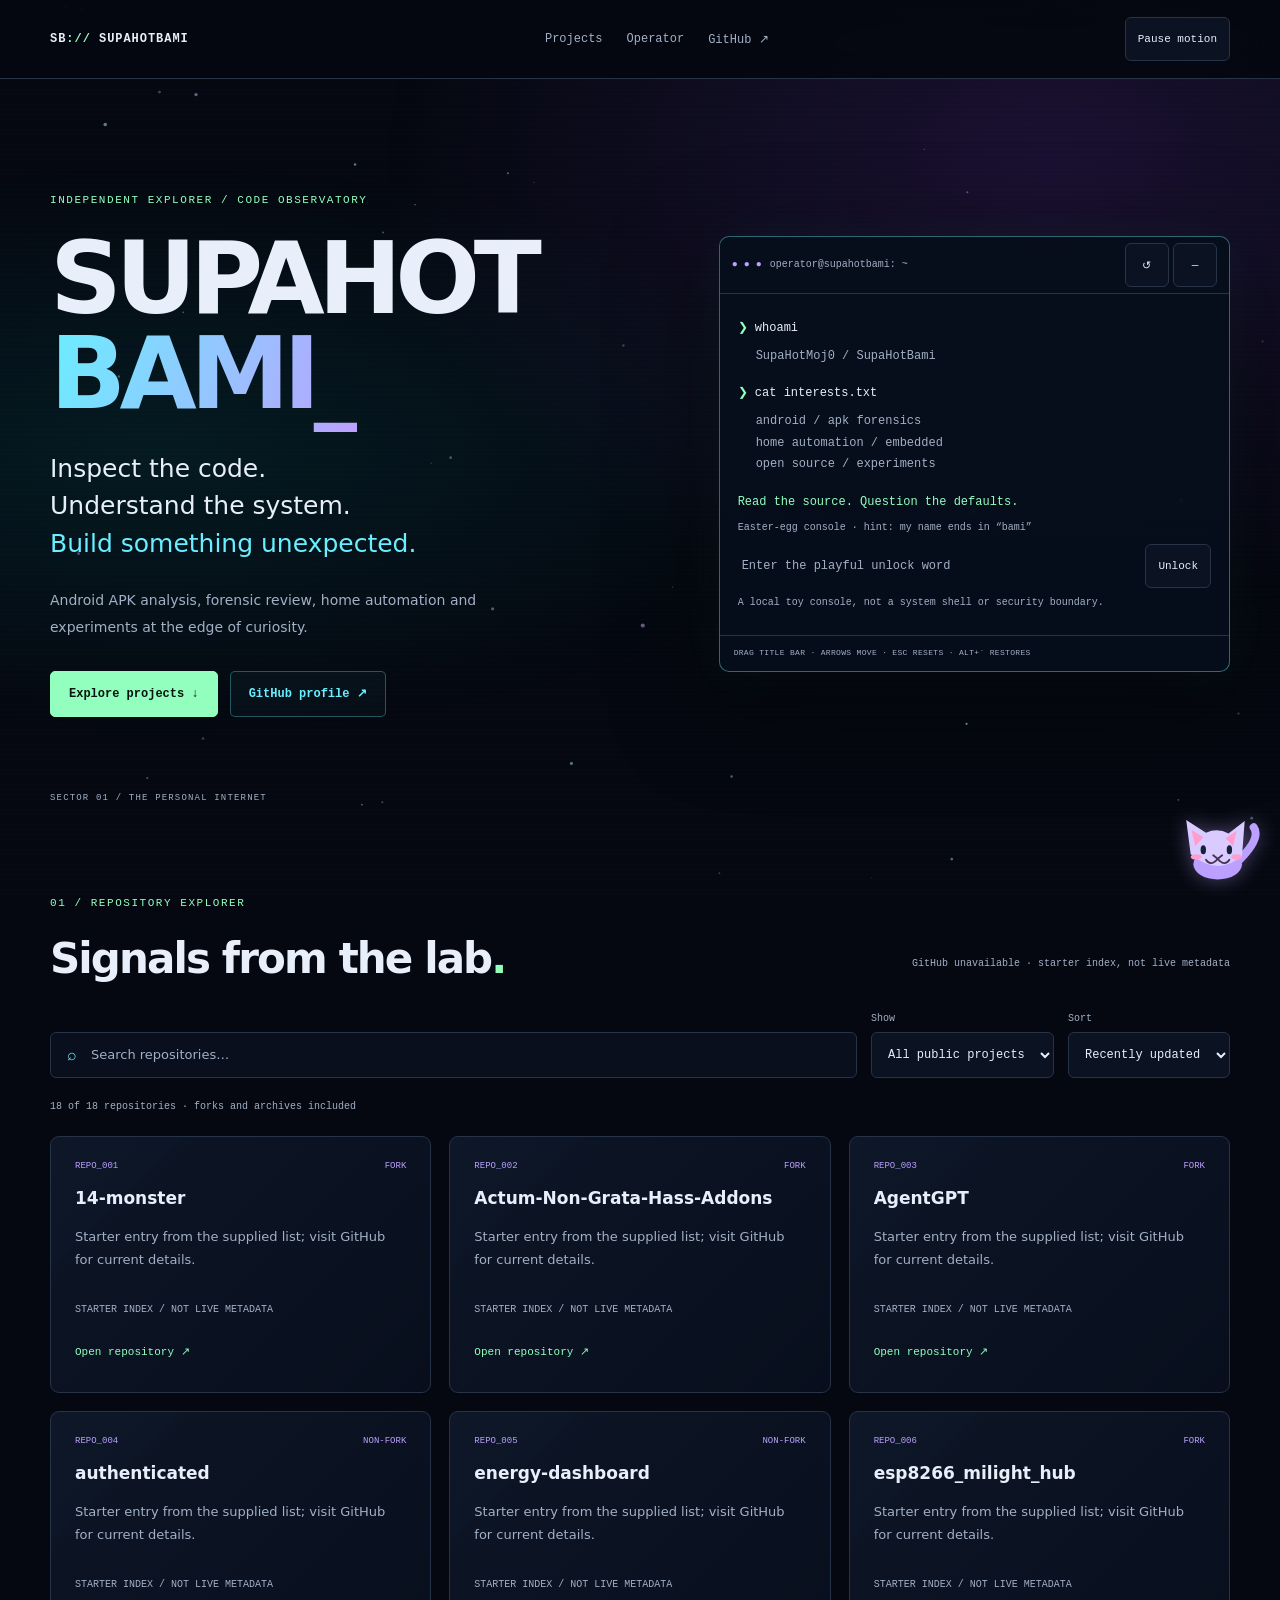
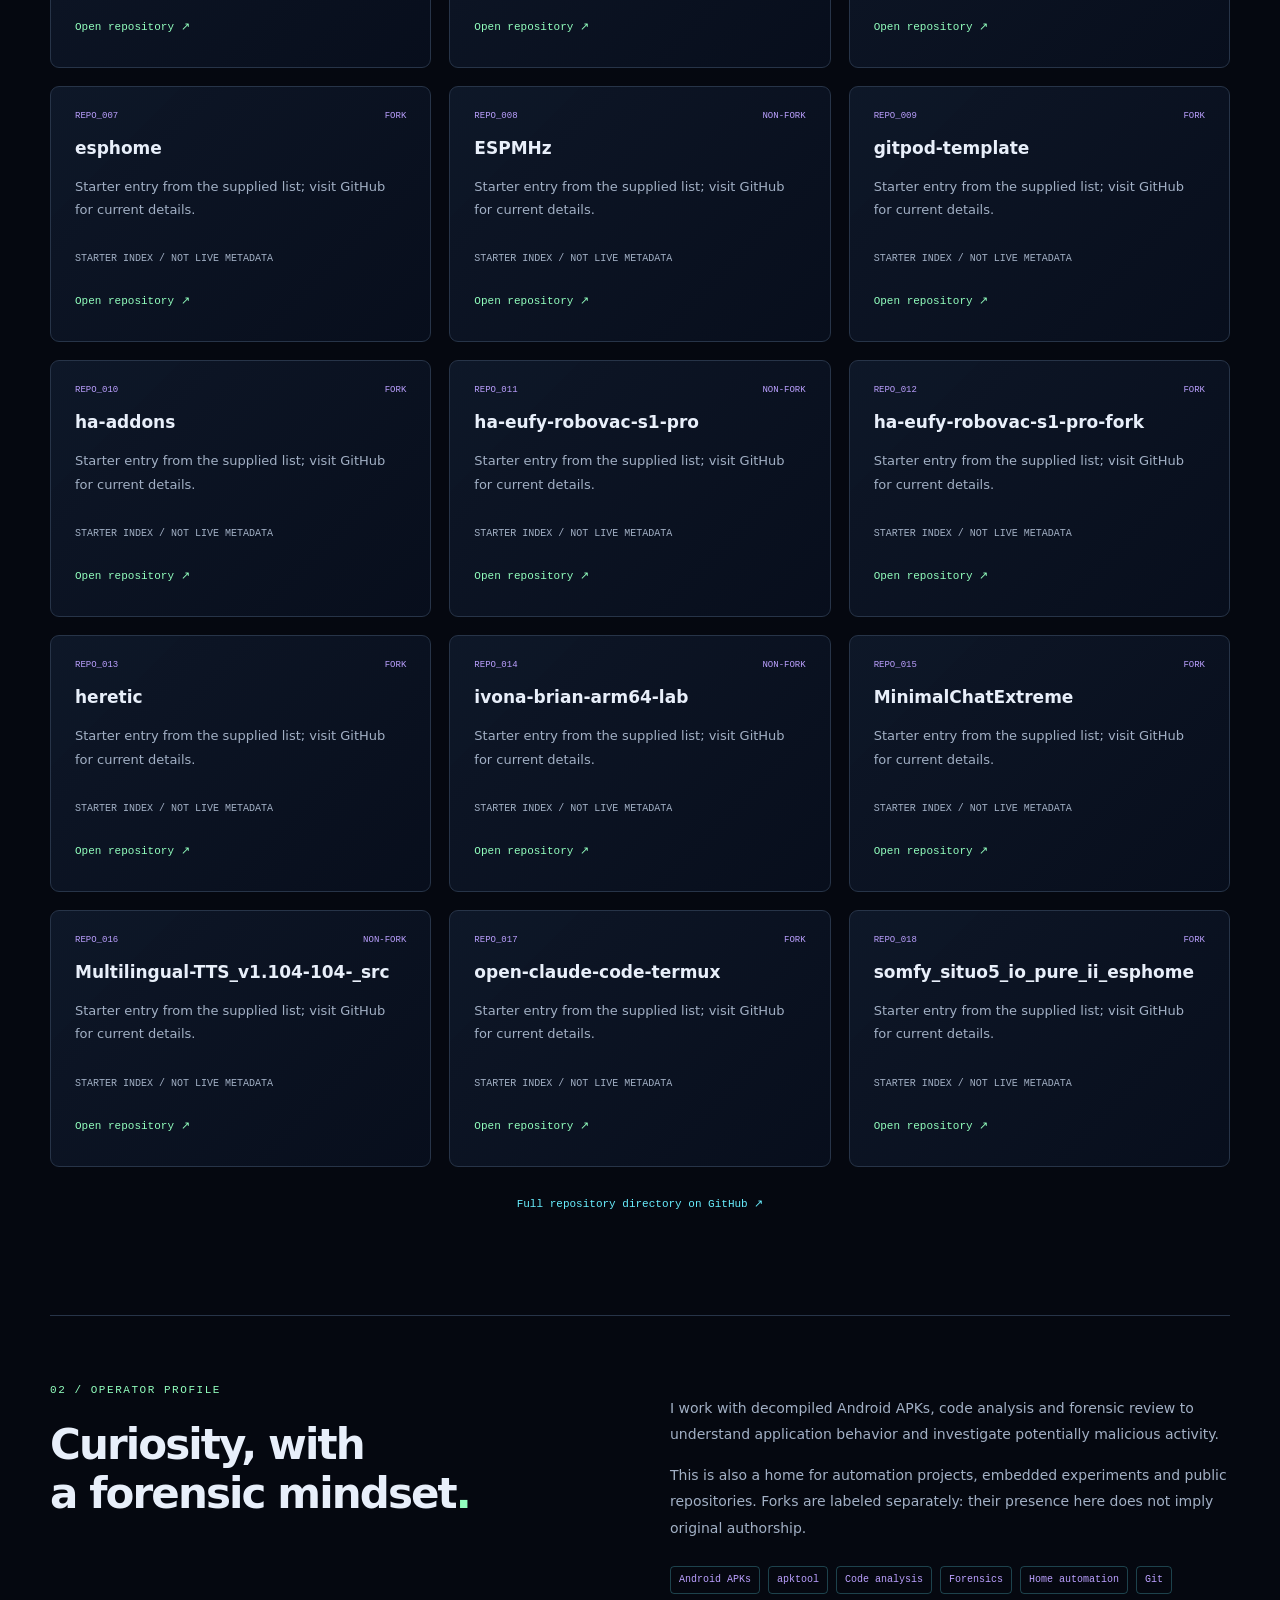
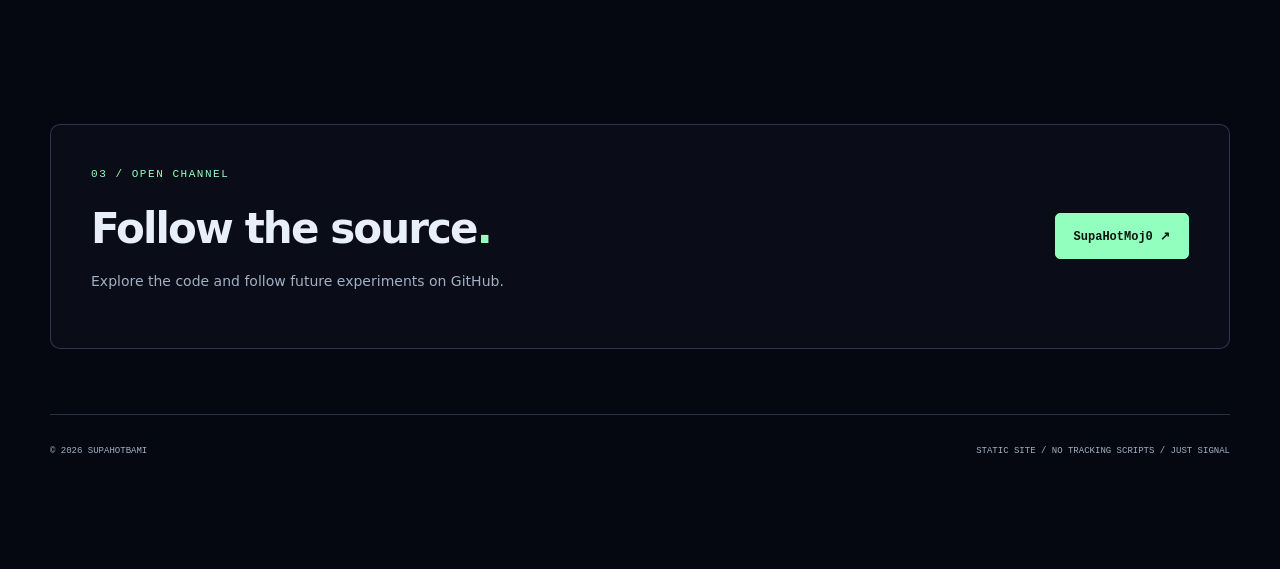
==== commit 1047234c: "Add neon favicon to home and 404 pages" ====
--- a/index.html
+++ b/index.html
@@ -1,5 +1,5 @@
 <!doctype html>
-<html lang="en"><head><meta charset="utf-8"><meta name="viewport" content="width=device-width,initial-scale=1"><meta name="theme-color" content="#050810"><meta name="description" content="SupaHotBami — Android APK analysis, forensic review, home automation and code experiments."><meta property="og:title" content="SUPAHOTBAMI // Developer Observatory"><meta property="og:description" content="Android analysis, automation and open-source experiments."><meta property="og:type" content="website"><meta property="og:url" content="https://git.supahotbami.nl/"><link rel="canonical" href="https://git.supahotbami.nl/"><title>SUPAHOTBAMI // Developer Observatory</title><link rel="stylesheet" href="/assets/site.css"><script src="/assets/space.js" defer></script><script src="/assets/repos.js" defer></script><script src="/assets/terminal.js" defer></script></head>
+<html lang="en"><head><meta charset="utf-8"><meta name="viewport" content="width=device-width,initial-scale=1"><meta name="theme-color" content="#050810"><meta name="description" content="SupaHotBami — Android APK analysis, forensic review, home automation and code experiments."><meta property="og:title" content="SUPAHOTBAMI // Developer Observatory"><meta property="og:description" content="Android analysis, automation and open-source experiments."><meta property="og:type" content="website"><meta property="og:url" content="https://git.supahotbami.nl/"><link rel="canonical" href="https://git.supahotbami.nl/"><link rel="icon" href="/assets/favicon.svg" type="image/svg+xml"><title>SUPAHOTBAMI // Developer Observatory</title><link rel="stylesheet" href="/assets/site.css"><script src="/assets/space.js" defer></script><script src="/assets/repos.js" defer></script><script src="/assets/terminal.js" defer></script></head>
 <body><a class="skip" href="#projects">Skip to projects</a><canvas id="stars" aria-hidden="true"></canvas><div class="aurora" aria-hidden="true"></div><div class="scanlines" aria-hidden="true"></div>
 <header><div class="wrap nav"><a class="brand" href="#home">SB<span>://</span> SUPAHOTBAMI</a><nav aria-label="Main navigation"><a href="#projects">Projects</a><a href="#about">Operator</a><a href="https://github.com/SupaHotMoj0" target="_blank" rel="noopener noreferrer">GitHub ↗</a></nav><button id="motion" type="button" aria-pressed="false">Pause motion</button></div></header>
 <main><section class="hero wrap" id="home"><div><p class="eyebrow">INDEPENDENT EXPLORER / CODE OBSERVATORY</p><h1 class="neon">SUPAHOT<br><span>BAMI_</span></h1><p class="lead">Inspect the code.<br>Understand the system.<br><span>Build something unexpected.</span></p><p class="intro">Android APK analysis, forensic review, home automation and experiments at the edge of curiosity.</p><div class="actions"><a class="btn" href="#projects">Explore projects ↓</a><a class="btn ghost" href="https://github.com/SupaHotMoj0" target="_blank" rel="noopener noreferrer">GitHub profile ↗</a></div></div>
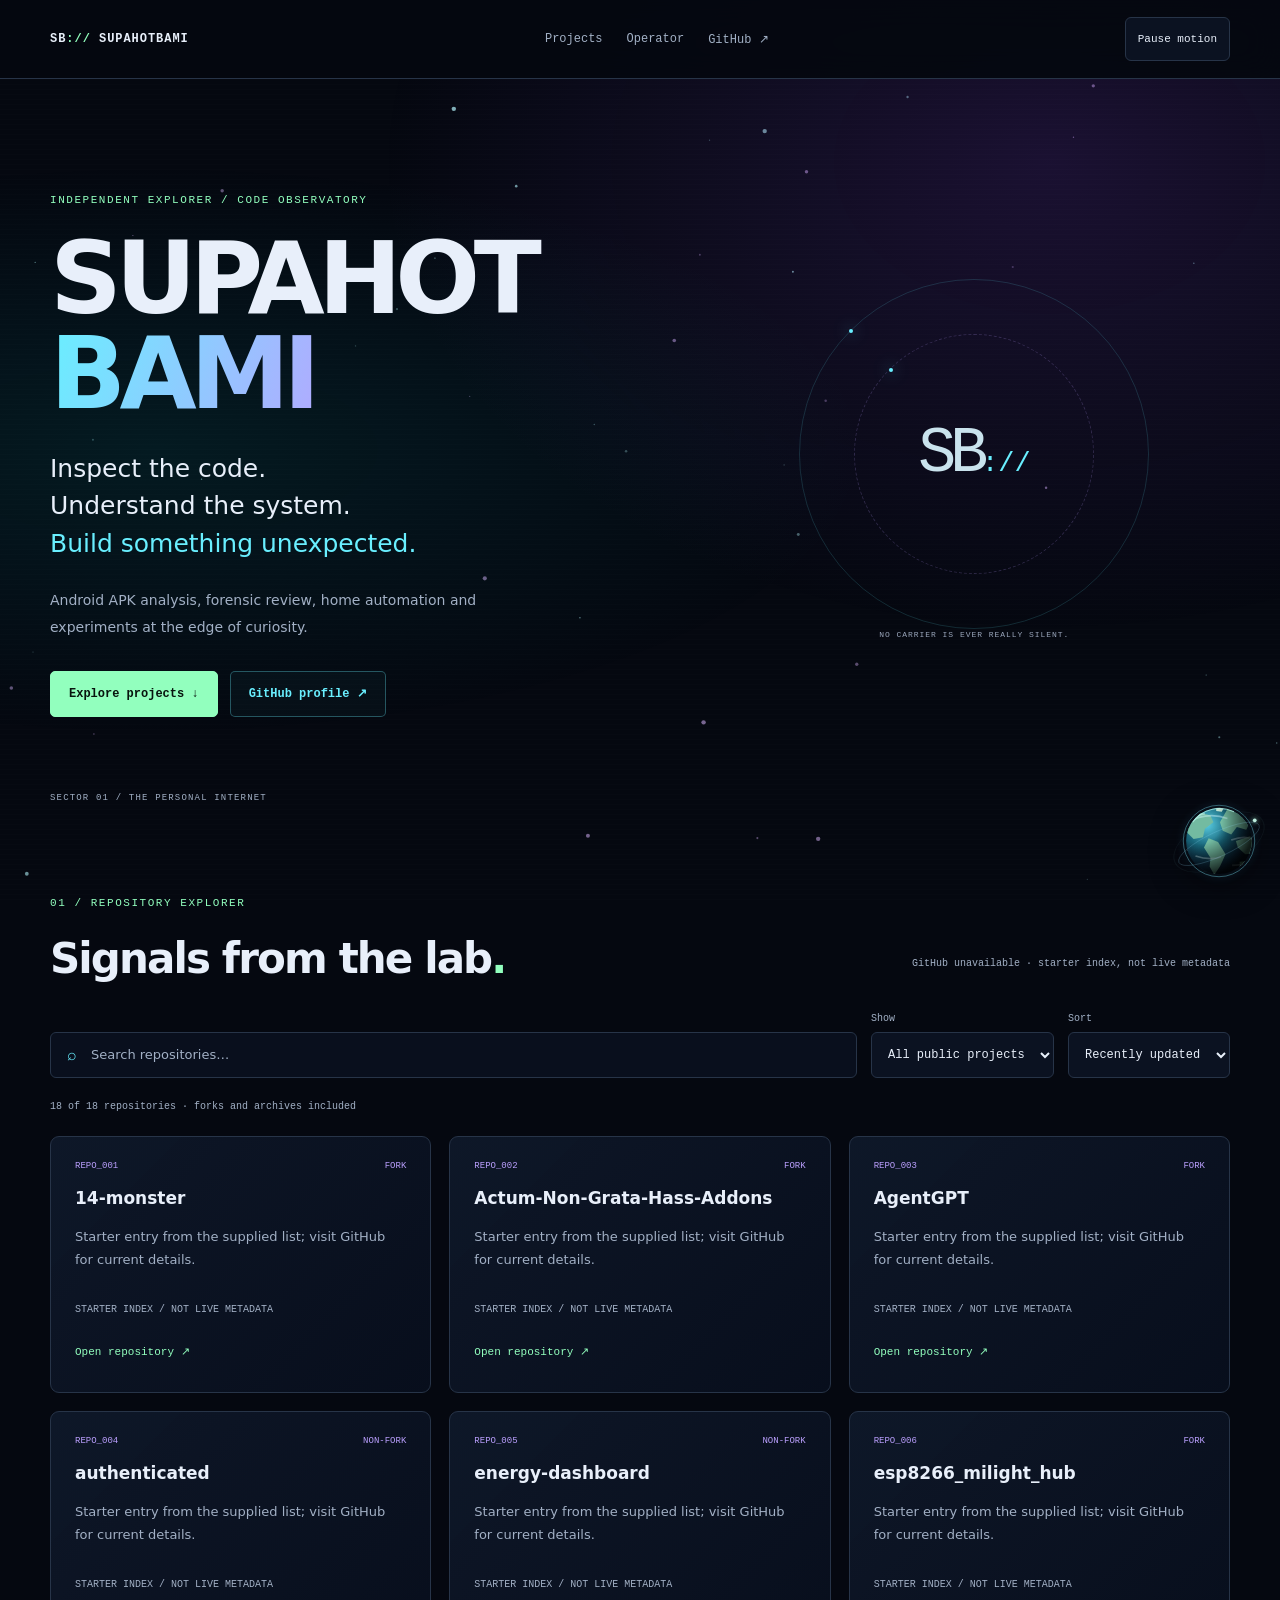
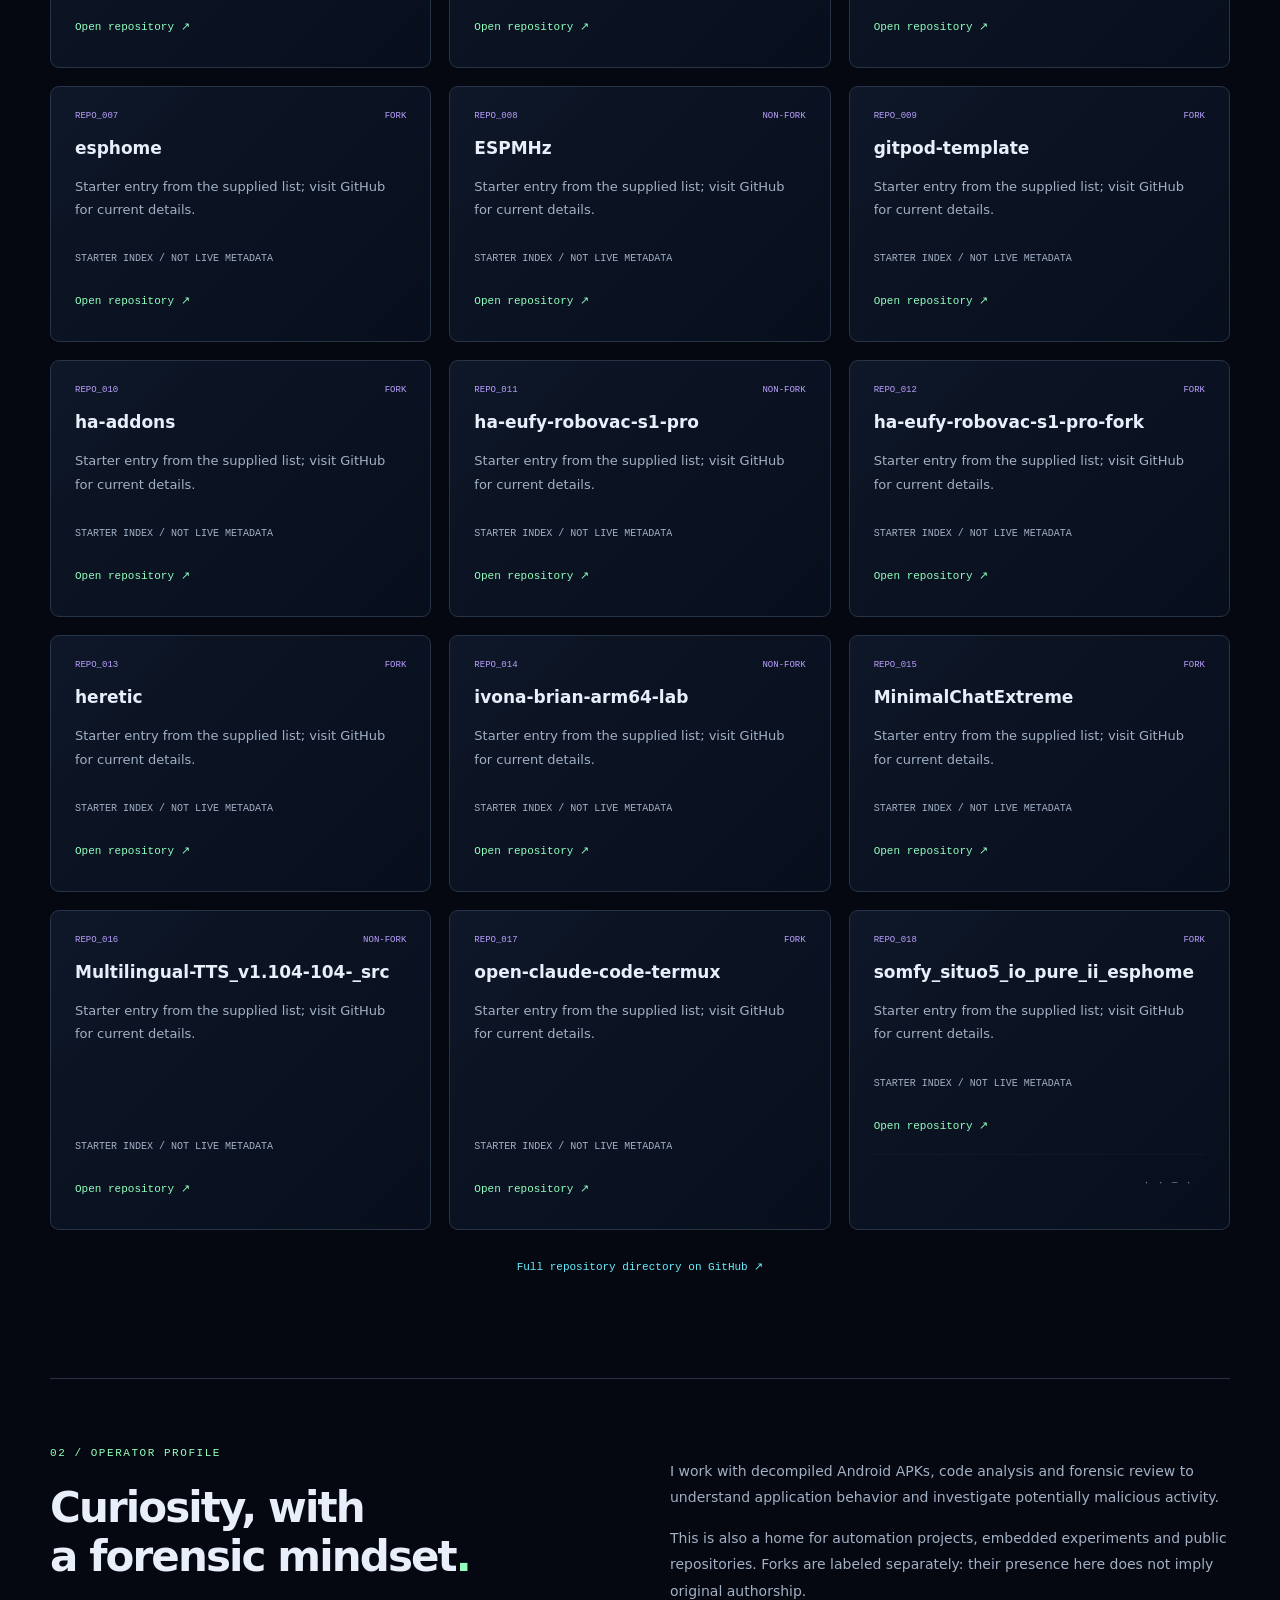
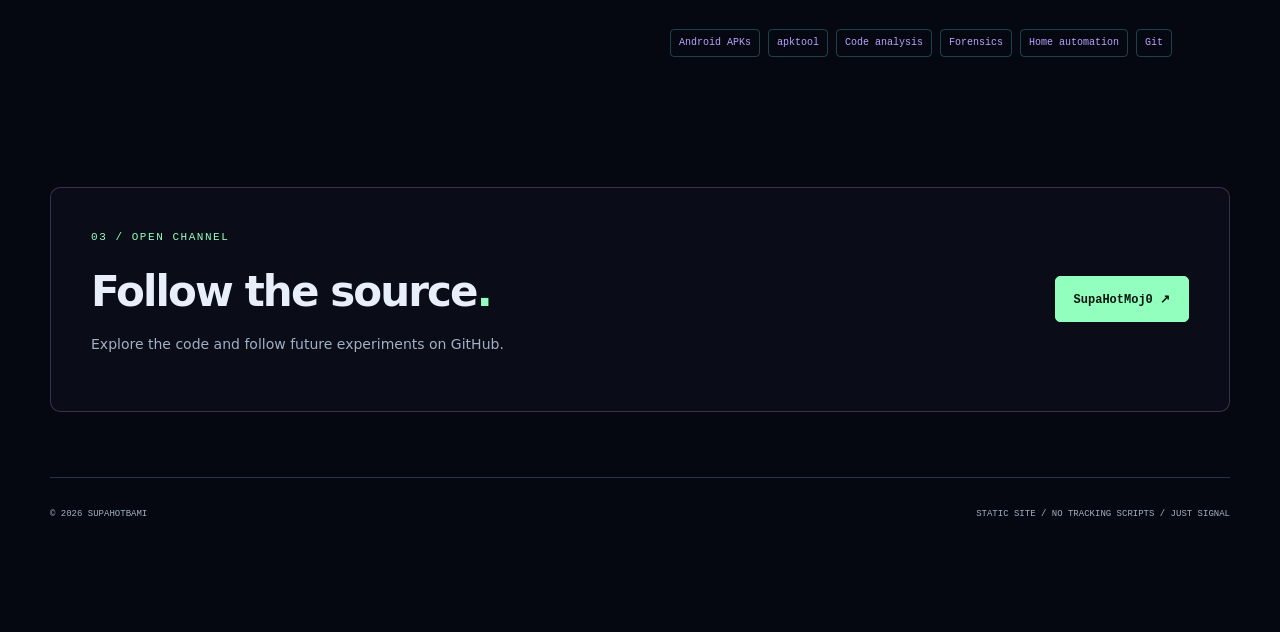
==== commit 4347a3fa: "feat: integrate habitat and hidden four-phase terminal across Pages" ====
--- a/index.html
+++ b/index.html
@@ -1,10 +1,10 @@
 <!doctype html>
-<html lang="en"><head><meta charset="utf-8"><meta name="viewport" content="width=device-width,initial-scale=1"><meta name="theme-color" content="#050810"><meta name="description" content="SupaHotBami — Android APK analysis, forensic review, home automation and code experiments."><meta property="og:title" content="SUPAHOTBAMI // Developer Observatory"><meta property="og:description" content="Android analysis, automation and open-source experiments."><meta property="og:type" content="website"><meta property="og:url" content="https://git.supahotbami.nl/"><link rel="canonical" href="https://git.supahotbami.nl/"><link rel="icon" href="/assets/favicon.svg" type="image/svg+xml"><title>SUPAHOTBAMI // Developer Observatory</title><link rel="stylesheet" href="/assets/site.css"><script src="/assets/space.js" defer></script><script src="/assets/repos.js" defer></script><script src="/assets/terminal.js" defer></script></head>
+<html lang="en"><head><meta charset="utf-8"><meta name="viewport" content="width=device-width,initial-scale=1"><meta name="theme-color" content="#050810"><meta name="description" content="SupaHotBami — Android APK analysis, forensic review, home automation and code experiments."><meta property="og:title" content="SUPAHOTBAMI // Developer Observatory"><meta property="og:description" content="Android analysis, automation and open-source experiments."><meta property="og:type" content="website"><meta property="og:url" content="https://git.supahotbami.nl/"><link rel="canonical" href="https://git.supahotbami.nl/"><link rel="icon" href="/assets/favicon.svg" type="image/svg+xml"><title>SUPAHOTBAMI // Developer Observatory</title><link rel="stylesheet" href="/assets/site.css?v=habitat-4"><script src="/assets/space.js?v=habitat-4" defer></script><script src="/assets/repos.js?v=habitat-4" defer></script><link rel="stylesheet" href="/assets/experience.css?v=habitat-4"><link rel="stylesheet" href="/assets/pet.css?v=habitat-4"><script src="/assets/cipher.js?v=habitat-4" defer></script><script src="/assets/terminal.js?v=habitat-4" defer></script><script src="/assets/pet.js?v=habitat-4" defer></script></head>
 <body><a class="skip" href="#projects">Skip to projects</a><canvas id="stars" aria-hidden="true"></canvas><div class="aurora" aria-hidden="true"></div><div class="scanlines" aria-hidden="true"></div>
 <header><div class="wrap nav"><a class="brand" href="#home">SB<span>://</span> SUPAHOTBAMI</a><nav aria-label="Main navigation"><a href="#projects">Projects</a><a href="#about">Operator</a><a href="https://github.com/SupaHotMoj0" target="_blank" rel="noopener noreferrer">GitHub ↗</a></nav><button id="motion" type="button" aria-pressed="false">Pause motion</button></div></header>
-<main><section class="hero wrap" id="home"><div><p class="eyebrow">INDEPENDENT EXPLORER / CODE OBSERVATORY</p><h1 class="neon">SUPAHOT<br><span>BAMI_</span></h1><p class="lead">Inspect the code.<br>Understand the system.<br><span>Build something unexpected.</span></p><p class="intro">Android APK analysis, forensic review, home automation and experiments at the edge of curiosity.</p><div class="actions"><a class="btn" href="#projects">Explore projects ↓</a><a class="btn ghost" href="https://github.com/SupaHotMoj0" target="_blank" rel="noopener noreferrer">GitHub profile ↗</a></div></div>
-<div class="terminal-slot"><aside class="terminal" id="terminal-window" aria-label="Interactive simulated terminal"><div class="termbar" id="terminal-handle" tabindex="0" title="Drag to move; arrow keys move; Escape resets position"><span class="dots" aria-hidden="true">● ● ●</span><span>operator@supahotbami: ~</span><div class="window-controls"><button id="terminal-reset" type="button" aria-label="Reset terminal position">↺</button><button id="terminal-minimize" type="button" aria-label="Minimize terminal">—</button></div></div><div class="terminal-body"><div id="terminal-intro"><p><span class="prompt">❯</span> whoami</p><p class="output">SupaHotMoj0 / SupaHotBami</p><p><span class="prompt">❯</span> cat interests.txt</p><p class="output">android / apk forensics<br>home automation / embedded<br>open source / experiments</p><p class="green">Read the source. Question the defaults.</p></div><form id="unlock-form"><label for="unlock-code">Easter-egg console · hint: my name ends in “bami”</label><div class="command-row"><input id="unlock-code" autocomplete="off" maxlength="16" placeholder="Enter the playful unlock word"><button type="submit">Unlock</button></div></form><div id="terminal-shell" hidden><div id="terminal-log" role="log" aria-label="Terminal output" aria-live="polite" aria-relevant="additions text" tabindex="0"></div><form id="command-form"><label class="sr-only" for="command">Terminal command</label><div class="command-row"><span class="prompt" aria-hidden="true">❯</span><input id="command" autocomplete="off" autocapitalize="off" spellcheck="false" maxlength="160" placeholder="Type help"><button type="submit">Run</button></div></form></div><p id="terminal-status" role="status">A local toy console, not a system shell or security boundary.</p></div><div class="terminal-footer">DRAG TITLE BAR · ARROWS MOVE · ESC RESETS · ALT+` RESTORES</div></aside></div><div class="coordinate" aria-hidden="true">SECTOR 01 / THE PERSONAL INTERNET</div></section>
-<section class="wrap" id="projects"><div class="section-head"><div><p class="eyebrow">01 / REPOSITORY EXPLORER</p><h2>Signals from the lab<span>.</span></h2></div><p id="source-status" class="status" role="status">Opening project index…</p></div><div class="toolbar"><label class="search"><span aria-hidden="true">⌕</span><span class="sr-only">Search repositories</span><input id="search" type="search" placeholder="Search repositories…" autocomplete="off" disabled></label><label class="select-label">Show<select id="kind" disabled><option value="all">All public projects</option><option value="original">Non-forks</option><option value="fork">Forks</option><option value="archived">Archived</option></select></label><label class="select-label">Sort<select id="sort" disabled><option value="updated">Recently updated</option><option value="name">Name A–Z</option><option value="stars">Most stars</option></select></label></div><p id="count" class="count" aria-live="polite"></p><div id="grid" class="grid"></div><noscript><p>Enable JavaScript for the searchable index, or <a href="https://github.com/SupaHotMoj0?tab=repositories">browse the repositories on GitHub</a>.</p></noscript><p class="directory-link"><a href="https://github.com/SupaHotMoj0?tab=repositories" target="_blank" rel="noopener noreferrer">Full repository directory on GitHub ↗</a></p></section>
+<main><section class="hero wrap" id="home"><div><p class="eyebrow">INDEPENDENT EXPLORER / CODE OBSERVATORY</p><h1 class="neon">SUPAHOT<br><span class="hero-glitch" data-echo="BAMI_">BAMI_</span></h1><p class="lead">Inspect the code.<br>Understand the system.<br><span>Build something unexpected.</span></p><p class="intro">Android APK analysis, forensic review, home automation and experiments at the edge of curiosity.</p><div class="actions"><a class="btn" href="#projects">Explore projects ↓</a><a class="btn ghost" href="https://github.com/SupaHotMoj0" target="_blank" rel="noopener noreferrer">GitHub profile ↗</a></div></div>
+<div class="signal-observer" aria-hidden="true"><div class="orbital o1"></div><div class="orbital o2"></div><span class="orbit-core">SB<span>://</span></span><span class="orbit-bottom">NO CARRIER IS EVER REALLY SILENT.</span></div><div class="coordinate" aria-hidden="true">SECTOR 01 / THE PERSONAL INTERNET</div></section>
+<section class="wrap" id="projects"><div class="section-head"><div><p class="eyebrow">01 / REPOSITORY EXPLORER</p><h2>Signals from the lab<span>.</span></h2></div><p id="source-status" class="status" role="status">Opening project index…</p></div><div class="toolbar"><label class="search"><span aria-hidden="true">⌕</span><span class="sr-only">Search repositories</span><input id="search" type="search" placeholder="Search repositories…" autocomplete="off" disabled></label><label class="select-label">Show<select id="kind" disabled><option value="all">All public projects</option><option value="original">Non-forks</option><option value="fork">Forks</option><option value="archived">Archived</option><option value="mojo">Mojo</option></select></label><label class="select-label">Sort<select id="sort" disabled><option value="updated">Recently updated</option><option value="name">Name A–Z</option><option value="stars">Most stars</option><option value="jojo">JoJo</option></select></label></div><p id="count" class="count" aria-live="polite"></p><div id="grid" class="grid"></div><noscript><p>Enable JavaScript for the searchable index, or <a href="https://github.com/SupaHotMoj0?tab=repositories">browse the repositories on GitHub</a>.</p></noscript><p class="directory-link"><a href="https://github.com/SupaHotMoj0?tab=repositories" target="_blank" rel="noopener noreferrer">Full repository directory on GitHub ↗</a></p></section>
 <section class="wrap about" id="about"><div><p class="eyebrow">02 / OPERATOR PROFILE</p><h2>Curiosity, with<br>a forensic mindset<span>.</span></h2></div><div><p>I work with decompiled Android APKs, code analysis and forensic review to understand application behavior and investigate potentially malicious activity.</p><p>This is also a home for automation projects, embedded experiments and public repositories. Forks are labeled separately: their presence here does not imply original authorship.</p><div class="stack"><span>Android APKs</span><span>apktool</span><span>Code analysis</span><span>Forensics</span><span>Home automation</span><span>Git</span></div></div></section><section class="wrap"><div class="contact"><div><p class="eyebrow">03 / OPEN CHANNEL</p><h2>Follow the source<span>.</span></h2><p>Explore the code and follow future experiments on GitHub.</p></div><a class="btn" href="https://github.com/SupaHotMoj0" target="_blank" rel="noopener noreferrer">SupaHotMoj0 ↗</a></div></section></main>
-<button id="terminal-dock" type="button" hidden aria-label="Restore terminal">&gt;_ Restore console</button><button id="space-cat" type="button" aria-label="Pet the space cat" title="Pet the space cat"><svg viewBox="0 0 100 80" aria-hidden="true"><path class="cat-tail" d="M73 57 Q102 30 93 17" fill="none" stroke="#bba0ff" stroke-width="9" stroke-linecap="round"/><ellipse cx="53" cy="58" rx="27" ry="17" fill="#bba0ff"/><path d="M23 47 18 9 40 23 Q53 17 65 24 L83 10 80 49 Q53 72 23 47" fill="#d9caff"/><path d="m24 20 4 18 9-10m37-7-4 17-8-9" fill="#ff9dce"/><ellipse cx="37" cy="42" rx="3" ry="5" fill="#172139"/><ellipse cx="66" cy="42" rx="3" ry="5" fill="#172139"/><path d="m48 48 5 4 5-4m-5 4q-8 9-13 1m13-1q8 9 13 1" fill="none" stroke="#473354" stroke-width="2" stroke-linecap="round"/><ellipse cx="29" cy="50" rx="6" ry="3" fill="#ff9dce"/><ellipse cx="74" cy="50" rx="6" ry="3" fill="#ff9dce"/></svg></button><button id="comet" type="button" hidden aria-label="Catch the comet and reveal an Easter egg">✦</button><p id="sky-status" class="sr-only" role="status"></p>
+<aside id="terminal-window" class="terminal cipher-terminal floating" role="dialog" aria-modal="false" aria-labelledby="terminal-title" hidden tabindex="-1"><div id="terminal-handle" class="termbar" tabindex="0" aria-label="Drag title bar; arrow keys move; double-click maximizes"><div class="traffic-lights" role="group" aria-label="Window controls"><button id="terminal-close" class="traffic close" aria-label="Close terminal" type="button"><span>×</span></button><button id="terminal-minimize" class="traffic minimize" aria-label="Minimize terminal" type="button"><span>−</span></button><button id="terminal-maximize" class="traffic maximize" aria-label="Maximize terminal" aria-pressed="false" type="button"><span>⤢</span></button></div><span id="terminal-title">q@supahotbami — /dev/tty01</span></div><div class="crt-screen terminal-body"><div class="terminal-masthead" aria-hidden="true"><b>SUPAHOTBAMI</b><span>CARRIER DETECTED / LOCAL</span></div><div id="terminal-log" tabindex="0" aria-label="Terminal transcript"></div><form id="command-form"><label class="sr-only" for="command">Terminal command</label><div class="command-row"><span class="shell-prompt" aria-hidden="true">q@bami:~$</span><input id="command" autocomplete="off" autocapitalize="off" spellcheck="false" maxlength="200"><button type="submit" aria-label="Submit command">↵</button></div></form></div><div class="terminal-footer"><span id="terminal-status">carrier: idle</span><span>reset: <code>Nullify.Bami</code></span></div><div id="terminal-announcer" class="sr-only" role="log" aria-live="polite" aria-relevant="additions"></div></aside><div id="terminal-taskbar" role="toolbar" aria-label="Terminal taskbar" hidden><span>SB://</span><button id="terminal-dock" aria-label="Restore terminal" type="button">▣ q — tty.01 <i aria-hidden="true"></i></button><span>LOCAL</span></div><button id="comet" type="button" hidden aria-label="Catch the comet and reveal an Easter egg">✦</button><p id="sky-status" class="sr-only" role="status"></p>
 <footer class="wrap"><span>© <span id="year"></span> SUPAHOTBAMI</span><span>STATIC SITE / NO TRACKING SCRIPTS / JUST SIGNAL</span></footer></body></html>
--- a/assets/experience.css
+++ b/assets/experience.css
@@ -0,0 +1,18 @@
+/* Original CIPHER layer; existing site presentation stays intact. */
+.hero-glitch{display:inline-block;position:relative;animation:hero-noise 19s linear infinite}.hero-glitch::before,.hero-glitch::after{content:attr(data-echo);position:absolute;inset:0;opacity:0;pointer-events:none;-webkit-text-fill-color:currentColor}.hero-glitch::before{color:#ff83c9;animation:slice-noise 19s linear infinite}.hero-glitch::after{color:#73faff;animation:slice-noise 19s .14s linear infinite reverse}
+.signal-observer{position:relative;display:grid;place-items:center;min-height:370px;font-family:var(--mono)}.orbital{position:absolute;border:1px solid #69efff26;border-radius:50%;aspect-ratio:1}.orbital::after{content:'';position:absolute;top:14%;left:14%;width:4px;height:4px;background:#69efff;border-radius:50%;box-shadow:0 0 16px #69efff}.o1{width:min(350px,95%);animation:orbit-roll 80s linear infinite}.o2{width:min(240px,70%);border-style:dashed;border-color:#bba0ff35;animation:orbit-roll 100s linear infinite reverse}.orbit-core{font-size:64px;color:#c9e3ed;letter-spacing:-.1em}.orbit-core span{font-size:27px;color:#69efff;letter-spacing:0}.orbit-bottom{position:absolute;bottom:0;font-size:8px;color:#9aa6bb;letter-spacing:.12em}#sector-number{border:0;background:none;color:inherit;font:inherit;line-height:1;padding:0}
+.terminal.cipher-terminal{--accent:#ffac52;--ink:#ffd6a5;--dim:#b3946d;--glass:#090501;border:1px solid #ffac5250;border-color:color-mix(in srgb,var(--accent) 35%,transparent);background:#020403;color:var(--ink);font:13px/1.85 var(--mono);border-radius:12px;box-shadow:0 38px 150px #000c,0 0 70px #ffac520e;transition:border-color 1.8s,box-shadow 1.8s}
+.terminal.cipher-terminal.floating{position:fixed;z-index:55;display:flex;flex-direction:column;width:min(830px,calc(100vw - 24px));height:min(590px,calc(100dvh - 102px));max-width:calc(100vw - 16px);max-height:calc(100dvh - 88px);min-height:230px}.cipher-terminal[data-phase="2"]{--accent:#ff6157;--ink:#ffb9ae;--dim:#c28e85;--glass:#0b0203}.cipher-terminal[data-phase="3"]{--accent:#72ff9d;--ink:#baffcd;--dim:#7ba68a;--glass:#020804}.cipher-terminal.maximized{left:8px!important;top:8px!important;width:calc(100vw - 16px)!important;height:calc(100dvh - 84px)!important;max-width:none!important;max-height:none!important}
+.cipher-terminal .termbar{position:relative;flex-shrink:0;height:54px;padding:0 18px;background:linear-gradient(#141615,#0a0d0b);border-bottom:1px solid #ffffff0b;color:#9ca9a2}.traffic-lights{display:flex;align-items:center;gap:0}.traffic-lights .traffic{display:grid;place-items:center;position:relative;padding:0;width:30px;height:44px;min-width:30px;background:none;border:none;border-radius:6px;color:#1b1209}.traffic::before{content:'';position:absolute;width:12px;height:12px;border-radius:50%;background:var(--lamp)}.traffic span{z-index:1;font:700 12px var(--mono);opacity:0}.traffic-lights:hover span,.traffic:focus-visible span{opacity:.9}.traffic.close{--lamp:#ff6058}.traffic.minimize{--lamp:#febc2e}.traffic.maximize{--lamp:#29c840}#terminal-title{position:absolute;left:50%;transform:translateX(-50%);font-size:10px;max-width:60%;white-space:nowrap;overflow:hidden;text-overflow:ellipsis;pointer-events:none}
+.cipher-terminal .crt-screen{position:relative;display:flex;flex-direction:column;flex:1;min-height:0;padding:22px 28px 12px;background:radial-gradient(ellipse at center,var(--glass),#000 95%);overflow:hidden;isolation:isolate;box-shadow:inset 0 0 80px #0009;transition:background 1.8s,color 1.8s}.crt-screen::before{content:'';position:absolute;inset:0;z-index:3;pointer-events:none;background:repeating-linear-gradient(transparent 0 3px,#000 3px 4px);opacity:.19}.crt-screen::after{content:'';position:absolute;inset:0;z-index:3;pointer-events:none;background:linear-gradient(transparent 46%,#b5ffd506 50%,transparent 54%);background-size:100% 260%;animation:carrier-sweep 16s linear infinite}.terminal-masthead{display:flex;justify-content:space-between;gap:12px;padding-bottom:16px;margin-bottom:16px;border-bottom:1px solid #ffffff0c;font:8px var(--mono);letter-spacing:.1em;color:var(--dim)}.terminal-masthead b{font-size:12px;color:var(--accent);letter-spacing:.21em}
+.cipher-terminal #terminal-log{flex:1;min-height:0;height:auto;max-height:none;overflow:auto;padding:0 4px 12px 0;scrollbar-width:thin;scrollbar-color:var(--dim) #040604;line-height:1.85}.cipher-terminal .tty-row{white-space:pre-wrap;overflow-wrap:anywhere;margin:0 0 14px;line-height:1.85;font-size:13px;letter-spacing:.015em}.tty-row.residue{letter-spacing:.09em;color:var(--dim);font-size:11px!important}.tty-row.phase-message{font-size:clamp(14px,1.15vw,17px);line-height:2.1;color:var(--accent);margin-bottom:22px}.typed-unit{animation:phosphor-settle .65s ease-out both}.typed-unit.word{animation-duration:1.05s}.tty-row.typing .tty-stream::after{content:'▋';color:var(--accent);animation:tty-caret 1.4s steps(1,end) infinite}.cipher-terminal .tty-row.echo,.cipher-terminal .tty-row.help,.cipher-terminal #command,.shell-prompt{color:#9dffba}.tty-row.system{color:var(--dim)}
+.cipher-terminal .command-row{margin:0;border-top:1px solid #ffffff0c;padding-top:12px;gap:12px;min-height:56px}.shell-prompt{font:600 12px var(--mono);white-space:nowrap}.cipher-terminal #command{caret-color:#9dffba;font:13px/1.7 var(--mono);padding:8px 1px;min-height:42px;border:0;background:none;border-radius:0}.cipher-terminal #command:focus-visible{outline:none;box-shadow:0 1px 0 #75ffac40}.cipher-terminal .command-row button{border:0;background:none;color:var(--dim);font-size:17px;min-width:36px;padding:3px}.cipher-terminal .terminal-footer{display:flex;align-items:center;justify-content:space-between;gap:12px;flex-shrink:0;min-height:34px;padding:8px 22px;background:#060807;color:var(--dim);font:9px var(--mono);border-top:1px solid #ffffff09}.terminal-footer code{color:var(--accent);font:inherit}#terminal-status{font:inherit;color:inherit}.tty-glitch .terminal-masthead b,.tty-glitch .shell-prompt{animation:tty-phase-shift 240ms steps(2,end);text-shadow:-1px 0 #ff5d9b80,1px 0 #7bfaff99}
+#terminal-taskbar{position:fixed;z-index:60;bottom:12px;left:50%;transform:translateX(-50%);display:flex;align-items:center;gap:12px;width:min(380px,calc(100vw - 24px));height:58px;padding:6px 12px;border:1px solid #8cbba22a;border-radius:12px;background:#080c0af0;backdrop-filter:blur(18px);font:8px var(--mono);color:#788c7e;box-shadow:0 16px 60px #0009}#terminal-taskbar #terminal-dock{position:relative;inset:auto;display:flex;align-items:center;gap:10px;flex:1;min-height:40px;padding:6px 12px;border:1px solid #a7ffbe20;border-radius:7px;background:#a7ffbe09;box-shadow:none;color:#b9d9c4;font:10px var(--mono);transform:none}#terminal-dock i{width:4px;height:4px;border-radius:50%;background:#91ffa8;margin-left:auto}
+.packet-footer{margin-top:12px;padding-top:6px;border-top:1px solid #ffffff07}.packet-seam{display:block;margin-left:auto;min-width:44px;min-height:44px;border:0;background:none;color:#8590a4;font:9px var(--mono);letter-spacing:.18em}.packet-slip{padding:12px 8px;color:#a9b7cd;font:10px/2 var(--mono)}.packet-slip pre{white-space:pre-wrap;font:inherit}.grid .legendary-card{position:relative;isolation:isolate;grid-column:1/-1;display:block;padding:30px 34px;min-height:340px;border:1px solid #f2cb7770;border-radius:14px;background:radial-gradient(ellipse at 90% 10%,#c7871721,transparent 55%),linear-gradient(130deg,#17120bf2,#080b13fa 60%,#21150cf2);overflow:hidden}.legendary-card:hover{transform:none;border-color:#ffd38d}.legendary-foil{position:absolute;inset:-80%;z-index:-1;pointer-events:none;background:linear-gradient(115deg,transparent 46%,#ffd38d0c 48%,#fff5da12 50%,transparent 54%);animation:foil-drift 12s ease-in-out infinite}.legendary-top,.legendary-kicker{font:9px var(--mono);letter-spacing:.14em;color:#d5b77b;margin-bottom:20px}.legendary-seal{float:right;padding:40px 0 15px;font:clamp(18px,4vw,43px) var(--mono);color:#ffdf9e;text-shadow:0 0 28px #ffcf5844}.legendary-card h3{font-size:clamp(20px,3vw,30px);color:#ffe4b3;font-weight:500}.legendary-card p{color:#b4a68e;font:12px/1.8 var(--mono)}.legendary-stats{display:flex;flex-wrap:wrap;gap:40px;margin:25px 0}.legendary-stats dt{font:8px var(--mono);color:#a89d87}.legendary-stats dd{font:24px/1.7 var(--mono);color:#ffe2a2;margin:3px 0}.legendary-open{color:#f5d498;border:1px solid #dec28a55;background:#ffd38d06;padding:12px 18px}.fiction-label{display:block;text-align:right;color:#9a8d77;font:7px var(--mono);margin-top:12px}.select-label select{min-width:0;width:100%;max-width:100%}
+@keyframes hero-noise{0%,73%,75%,100%{transform:none}73.35%{transform:skewX(.5deg)}73.7%{transform:translateX(-.6px)}74.1%{transform:translateX(.6px)}}@keyframes slice-noise{0%,73%,75%,100%{opacity:0;transform:none}73.25%,73.9%{opacity:.45;transform:translateX(2px);clip-path:inset(25% 0 62% 0)}74.2%{opacity:.25;transform:translateX(-1px);clip-path:inset(65% 0 20% 0)}}@keyframes orbit-roll{to{transform:rotate(360deg)}}@keyframes carrier-sweep{from{background-position:0 120%}to{background-position:0 -120%}}@keyframes phosphor-settle{from{opacity:.24;filter:blur(.55px);text-shadow:0 0 12px #ffab5c77}to{opacity:1;filter:blur(0)}}@keyframes tty-caret{50%{opacity:.3}}@keyframes tty-phase-shift{0%,100%{transform:none}35%{transform:translateX(.7px)}70%{transform:translateX(-.5px)}}@keyframes foil-drift{0%,25%{transform:translateX(-20%)}65%,100%{transform:translateX(20%)}}
+body.motion-paused *,body.motion-paused *::before,body.motion-paused *::after{animation-play-state:paused!important;transition:none!important}body.motion-paused .typed-unit{animation:none!important;opacity:1;filter:none}body.motion-paused .hero-glitch,body.motion-paused .hero-glitch::before,body.motion-paused .hero-glitch::after{animation:none!important}body.motion-paused .hero-glitch::before,body.motion-paused .hero-glitch::after{opacity:0}#terminal-taskbar,#terminal-taskbar *,.traffic{-webkit-user-select:none;user-select:none;-webkit-tap-highlight-color:transparent}
+@media(max-width:700px){.signal-observer{min-height:290px}.o1{width:270px}.o2{width:195px}.orbit-core{font-size:48px}.terminal.cipher-terminal.floating{width:calc(100vw - 16px);height:min(580px,calc(100dvh - 100px))}.cipher-terminal .termbar{height:48px;padding:0 9px}#terminal-title{font-size:8px;left:auto;right:14px;transform:none;max-width:60%}.cipher-terminal .crt-screen{padding:16px 14px 10px}.terminal-masthead{gap:8px;flex-wrap:wrap}.terminal-masthead>span{font-size:7px}.terminal-masthead b{font-size:11px}.cipher-terminal .tty-row,.cipher-terminal #command{font-size:12px}.cipher-terminal .phase-message{font-size:14px}.cipher-terminal .terminal-footer{font-size:8px;padding:8px 12px}.shell-prompt{font-size:10px}.cipher-terminal .command-row{gap:8px}.legendary-seal{float:none;padding:0 0 15px;text-align:center}.grid .legendary-card{padding:24px}}
+@media(max-width:360px){.toolbar .select-label{min-width:0;flex-basis:calc(50% - 8px)}.hero h1{font-size:clamp(44px,16vw,58px)}}
+@media(prefers-reduced-motion:reduce){*,*::before,*::after{animation:none!important;transition:none!important}.crt-screen::after,.hero-glitch::before,.hero-glitch::after{display:none}.typed-unit{opacity:1;filter:none}}
+
+.hero h1 .hero-glitch{-webkit-text-fill-color:transparent;overflow:visible;padding-right:.06em;margin-right:-.06em;animation:hero-noise 19s linear infinite}.hero h1 .hero-glitch::before,.hero h1 .hero-glitch::after{-webkit-text-fill-color:currentColor}
--- a/assets/pet.css
+++ b/assets/pet.css
@@ -0,0 +1,20 @@
+/* SPDX-License-Identifier: MIT — original Bami Habitat artwork and presentation. */
+.pet-habitat{position:fixed;right:14px;bottom:10px;width:94px;height:116px;z-index:64;isolation:isolate;filter:drop-shadow(0 8px 16px #0009)}
+#pet-earth{position:absolute;inset:20px 0 0;width:94px;height:94px;padding:0;border:0;background:none;min-height:44px;border-radius:50%;overflow:visible;-webkit-tap-highlight-color:transparent}#pet-earth svg{animation:habitat-float 9s ease-in-out infinite;display:block;width:94px;height:94px;overflow:visible}.planet-atmosphere{fill:none;stroke:#74daef;stroke-width:1;opacity:.45;filter:drop-shadow(0 0 4px #51bfff)}.planet-land{transform-origin:50px 50px;animation:continent-breathe 14s ease-in-out infinite}.planet-satellite{filter:drop-shadow(0 0 3px #aafde1)}
+.habitat-orbit{position:absolute;inset:23px -2px 3px;border:1px solid #96e6e40e;border-radius:50%;transform:rotate(-25deg) scaleY(.55);pointer-events:none}.habitat-caption{position:absolute;right:92px;top:36px;white-space:nowrap;font:8px var(--mono);letter-spacing:.08em;color:#a3c7bd;opacity:0;transform:translateX(4px);transition:opacity .3s,transform .3s;pointer-events:none}#pet-earth:hover .habitat-caption,#pet-earth:focus-visible .habitat-caption{opacity:1;transform:none}
+#pet-house{position:absolute;top:0;left:21px;width:54px;height:52px;min-width:44px;min-height:44px;padding:0;border:0;background:none;z-index:2;filter:drop-shadow(0 0 5px #7cffac20);animation:house-arrive .6s ease-out both;-webkit-tap-highlight-color:transparent}#pet-house svg{width:54px;height:52px;overflow:visible}.house-smoke{animation:house-breath 4s ease-in-out infinite}.is-awake .house-pad{filter:drop-shadow(0 0 3px #7cffac)}
+#space-cat.habitat-cat{position:fixed;left:0;top:0;z-index:65;width:58px;height:54px;min-width:44px;min-height:44px;border:0;background:none;padding:0;overflow:visible;touch-action:manipulation;filter:drop-shadow(0 1px 2px #000e);will-change:transform;cursor:grab;-webkit-tap-highlight-color:transparent;-webkit-user-select:none;user-select:none;-webkit-touch-callout:none}
+.habitat-cat svg{display:block;width:58px;height:48px;overflow:visible;transform-origin:50% 70%;transition:filter .3s}.habitat-cat[data-facing="left"] svg{transform:scaleX(-1)}.habitat-cat .pet-body{filter:drop-shadow(0 0 1px #98f5c91f)}.pet-tail{transform-origin:70px 58px;animation:pet-tail-wave 3s ease-in-out infinite}.eyes{filter:drop-shadow(0 0 2px #9bff7e99);transform-origin:51px 41px}.eyes-normal{animation:pet-blink 10s linear infinite}.eyes-happy,.eyes-sleepy,.eyes-alert,.eyes-curious{display:none}
+.habitat-cat[data-emotion="happy"] .eyes,.habitat-cat[data-emotion="sleepy"] .eyes,.habitat-cat[data-emotion="alert"] .eyes,.habitat-cat[data-emotion="curious"] .eyes{display:none}.habitat-cat[data-emotion="happy"] .eyes-happy,.habitat-cat[data-emotion="sleepy"] .eyes-sleepy,.habitat-cat[data-emotion="alert"] .eyes-alert,.habitat-cat[data-emotion="curious"] .eyes-curious{display:block}.habitat-cat[data-emotion="curious"] svg{rotate:-4deg}.pet-heart,.pet-purr{opacity:0;transition:opacity .25s}.habitat-cat[data-state="purring"] .pet-heart{opacity:1}.habitat-cat[data-state="purring"] .pet-purr{opacity:.5;animation:pet-purr-wave 1.2s ease-in-out infinite}.habitat-cat[data-state="purring"] svg{animation:pet-breathe 1.5s ease-in-out infinite}.habitat-cat.is-walking .paw-front{animation:pet-step .28s ease-in-out infinite alternate}.habitat-cat.is-walking .paw-back{animation:pet-step .28s .14s ease-in-out infinite alternate}.habitat-cat[data-state="emerging"]{animation:pet-emerge .7s ease-out both}.habitat-cat:focus-visible{outline:1px solid #a5ff9f;outline-offset:1px;border-radius:50%}
+#pet-bubble{position:absolute;left:50%;bottom:100%;transform:translate(-50%,5px);padding:4px 7px;background:#060c0aee;border:1px solid #8bbda735;border-radius:6px;color:#c2ffc4;font:9px var(--mono);white-space:nowrap;opacity:0;transition:opacity .25s,transform .25s;pointer-events:none}#pet-bubble.shown{opacity:1;transform:translate(-50%,0)}
+.alien-console{position:fixed;z-index:90;width:min(332px,calc(100vw - 16px));max-height:calc(100dvh - 16px);overflow:auto;padding:18px;border:1px solid #96f9d84f;border-radius:4px 20px 4px 20px;background:radial-gradient(ellipse at 15% 0,#376a4f25,transparent 55%),#050b0af7;backdrop-filter:blur(20px);box-shadow:0 22px 100px #000d,0 0 55px #8affb60a,inset 0 0 24px #8affb607;color:#bedfd0;font-family:var(--mono);isolation:isolate;animation:alien-awaken .3s ease-out}
+.alien-console::before,.alien-console::after{content:'';position:absolute;width:18px;height:18px;border-color:#a0ffd4;pointer-events:none;opacity:.5}.alien-console::before{left:5px;top:5px;border-left:1px solid;border-top:1px solid}.alien-console::after{right:5px;bottom:5px;border-right:1px solid;border-bottom:1px solid}.alien-glyphs{font-size:13px;letter-spacing:.65em;color:#79bda0;text-align:center;border-bottom:1px solid #8affb617;padding-bottom:13px;margin-bottom:16px;text-shadow:0 0 12px #7affc45c}.alien-panel-head{display:flex;align-items:start;justify-content:space-between;gap:10px}.alien-kicker{font-size:7px;letter-spacing:.17em;color:#87a99b;margin:0 0 7px}.alien-console h2{font:500 15px var(--mono);letter-spacing:.15em;margin:0;color:#d0ffe3}.alien-panel-head button{padding:0;min-width:44px;min-height:44px;margin-top:-10px;background:none;border:0;color:#87ad99;font-size:20px}#pet-telemetry{font-size:8px;line-height:1.8;color:#92b6a5;margin:10px 0 16px}.alien-action-grid{display:grid;grid-template-columns:1fr 1fr;gap:7px}.alien-action-grid button{min-height:44px;padding:8px 9px;text-align:left;font:9px/1.4 var(--mono);background:#9affbc05;color:#b4d7c4;border:1px solid #9affbc1c;border-radius:3px}.alien-action-grid button:hover,.alien-action-grid button[aria-pressed="true"]{background:#9affbc0d;border-color:#9affbc55;color:#d0ffde}.alien-footer{margin:15px 0 0;font:7px/1.8 var(--mono);color:#7fa08e;letter-spacing:.08em}.pet-perch{outline:1px solid #8affba19;outline-offset:6px;transition:outline-color .6s}
+@keyframes habitat-float{50%{translate:0 -4px}}@keyframes continent-breathe{50%{opacity:.82}}@keyframes house-arrive{from{opacity:0;translate:0 9px;scale:.8}to{opacity:1;translate:0 0;scale:1}}@keyframes house-breath{50%{opacity:.12;translate:1px -2px}}@keyframes pet-tail-wave{50%{transform:rotate(-9deg)}}@keyframes pet-blink{0%,43%,46%,100%{transform:scaleY(1)}44%,45%{transform:scaleY(.1)}}@keyframes pet-purr-wave{50%{opacity:.12}}@keyframes pet-breathe{50%{translate:0 -1px}}@keyframes pet-step{to{transform:translateY(-2px)}}@keyframes pet-emerge{from{opacity:0;scale:.4}to{opacity:1;scale:1}}@keyframes alien-awaken{from{opacity:0;translate:0 6px;filter:blur(2px)}to{opacity:1;translate:0 0;filter:blur(0)}}
+body.motion-paused .habitat-cat *,body.motion-paused .pet-habitat *,body.motion-paused .alien-console,.habitat-cat.pet-paused *{animation:none!important;transition:none!important}.habitat-cat.pet-paused .eyes-normal{transform:none}.pet-habitat button:focus-visible,.alien-console button:focus-visible{outline:2px solid #acffc1;outline-offset:2px}
+@media(max-width:700px){.pet-habitat{right:6px;bottom:5px;scale:.88;transform-origin:bottom right}body:has(#terminal-taskbar:not([hidden])) .pet-habitat{bottom:76px}.habitat-caption{display:none}.alien-console{padding:16px}.alien-action-grid button{font-size:9px;min-height:46px}}
+@media(prefers-reduced-motion:reduce){.pet-habitat *,.habitat-cat *,.alien-console{animation:none!important;transition:none!important}}
+
+.pet-habitat.pet-paused *{animation:none!important;transition:none!important}body.motion-paused .pet-habitat,body.motion-paused .habitat-cat{animation:none!important;transition:none!important}.habitat-cat[data-state="emerging"]{transform-origin:0 0}.habitat-cat{transform-origin:0 0}
+
+section.alien-console{padding:18px}@media(max-width:700px){section.alien-console{padding:16px}}
+.pet-habitat{z-index:66}
